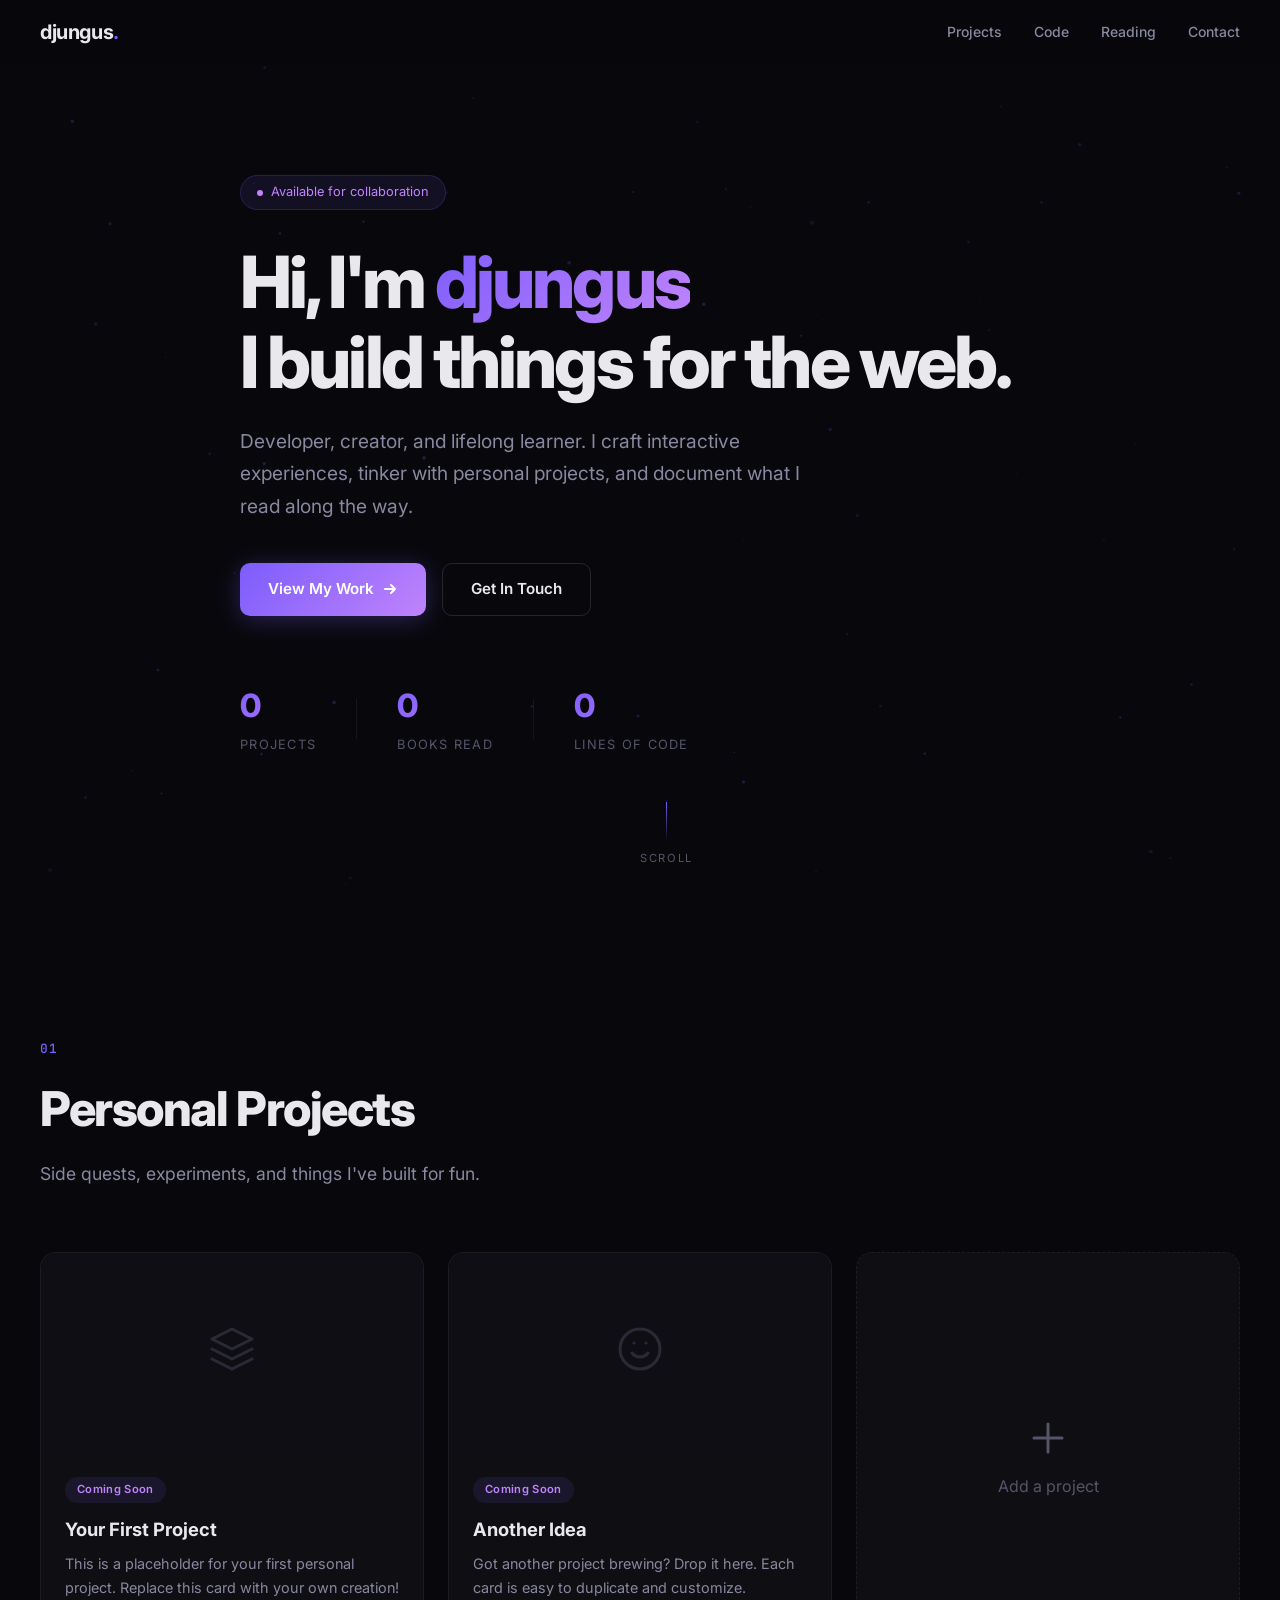
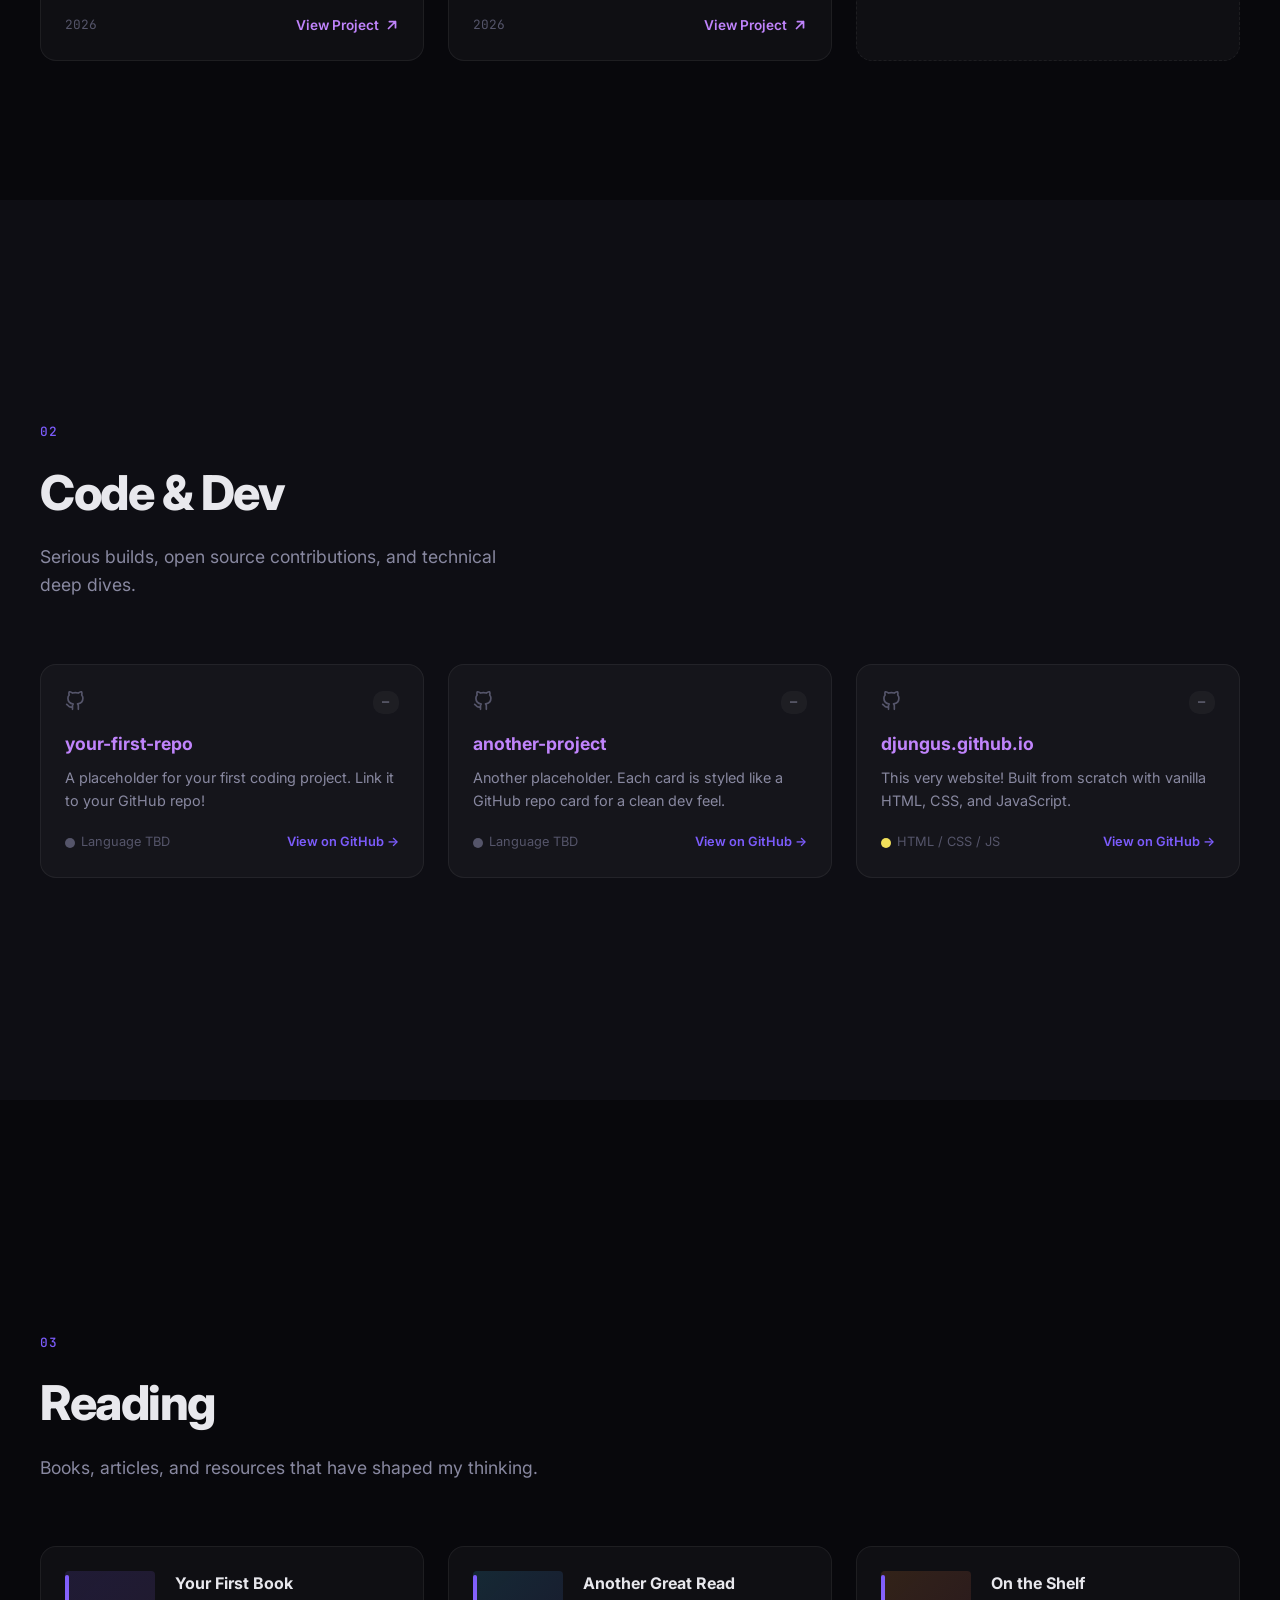
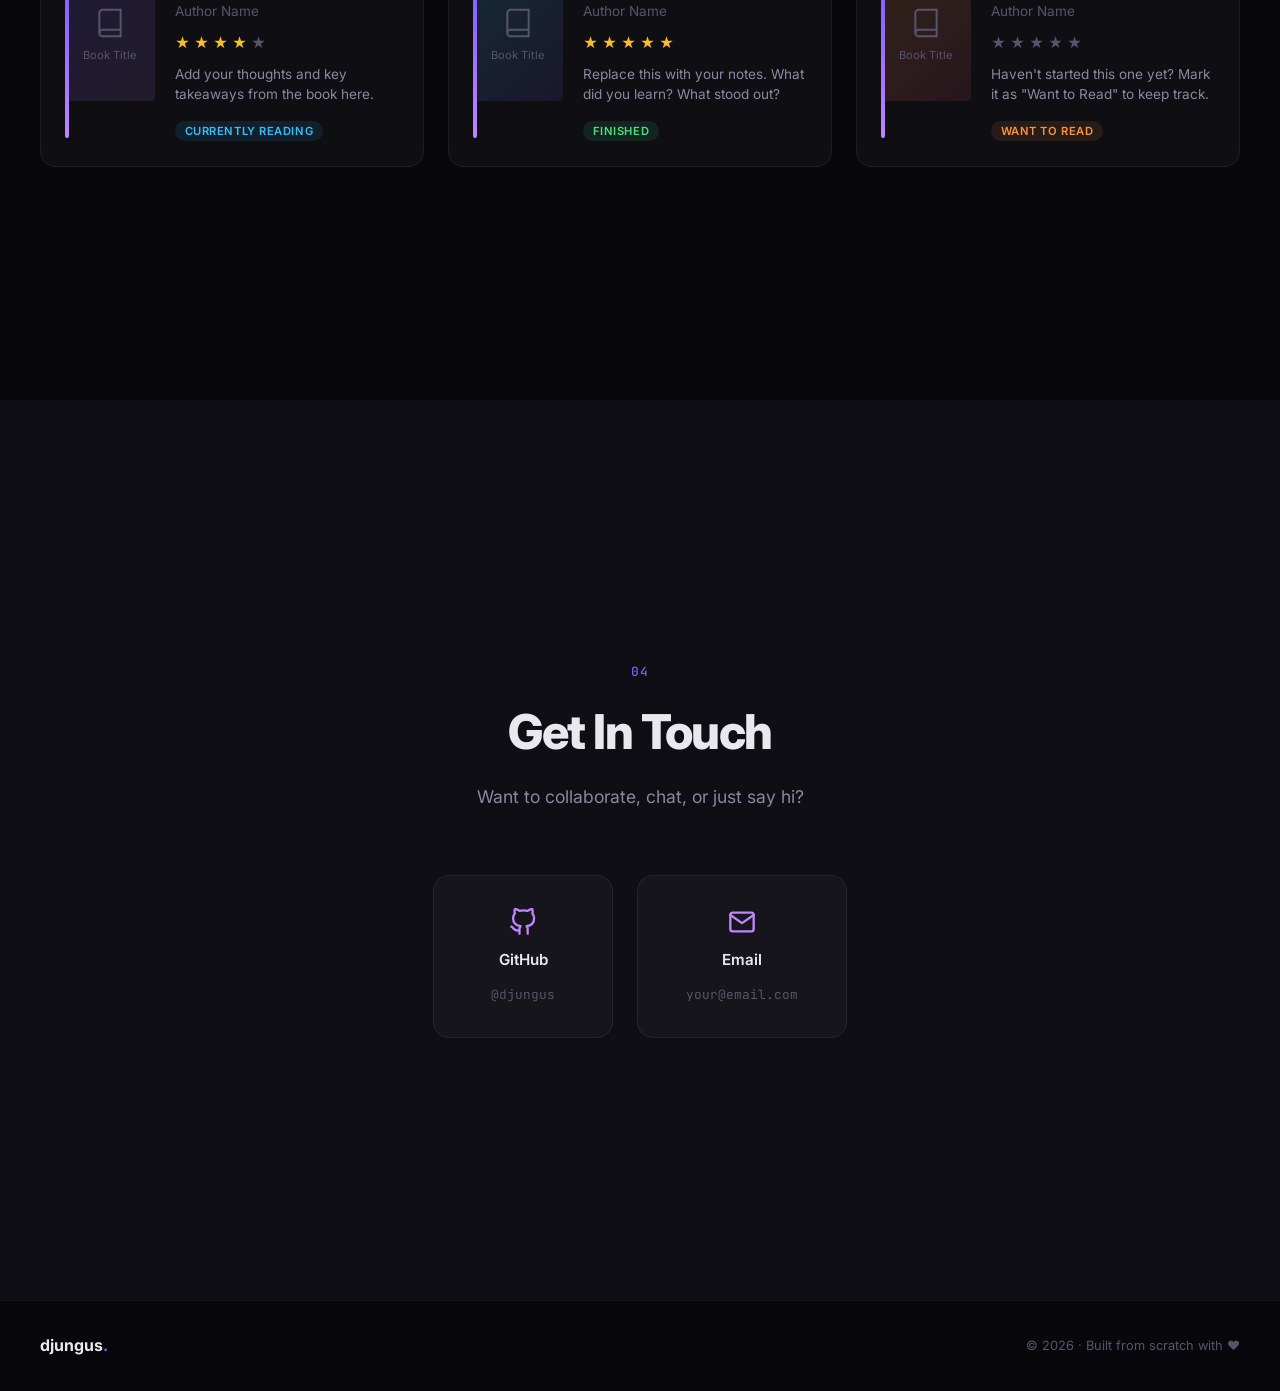
==== index.html @ 1ea60b83 "Initial site: landing page, projects, code, reading sections" ====
<!DOCTYPE html>
<html lang="en">
<head>
  <meta charset="UTF-8">
  <meta name="viewport" content="width=device-width, initial-scale=1.0">
  <title>djungus — Developer & Creator</title>
  <meta name="description" content="Personal portfolio of djungus — coding projects, personal creations, and reading notes.">
  <link rel="preconnect" href="https://fonts.googleapis.com">
  <link rel="preconnect" href="https://fonts.gstatic.com" crossorigin>
  <link href="https://fonts.googleapis.com/css2?family=Inter:wght@300;400;500;600;700;800&family=JetBrains+Mono:wght@400;500&display=swap" rel="stylesheet">
  <link rel="stylesheet" href="style.css">
</head>
<body>
  <!-- Ambient background canvas -->
  <canvas id="bg-canvas"></canvas>

  <!-- Navigation -->
  <nav id="navbar">
    <div class="nav-inner">
      <a href="#hero" class="nav-logo">djungus<span class="logo-dot">.</span></a>
      <div class="nav-links">
        <a href="#projects" class="nav-link" data-section="projects">Projects</a>
        <a href="#coding" class="nav-link" data-section="coding">Code</a>
        <a href="#reading" class="nav-link" data-section="reading">Reading</a>
        <a href="#contact" class="nav-link" data-section="contact">Contact</a>
      </div>
      <button id="nav-toggle" class="nav-toggle" aria-label="Toggle navigation">
        <span></span><span></span><span></span>
      </button>
    </div>
    <!-- Mobile menu -->
    <div class="mobile-menu" id="mobile-menu">
      <a href="#projects" class="mobile-link">Projects</a>
      <a href="#coding" class="mobile-link">Code</a>
      <a href="#reading" class="mobile-link">Reading</a>
      <a href="#contact" class="mobile-link">Contact</a>
    </div>
  </nav>

  <!-- Hero Section -->
  <section id="hero" class="section hero-section">
    <div class="hero-content">
      <div class="hero-badge">
        <span class="badge-dot"></span>
        <span>Available for collaboration</span>
      </div>
      <h1 class="hero-title">
        <span class="title-line">Hi, I'm <span class="gradient-text">djungus</span></span>
        <span class="title-line">I build things for the web.</span>
      </h1>
      <p class="hero-subtitle">
        Developer, creator, and lifelong learner. I craft interactive experiences, 
        tinker with personal projects, and document what I read along the way.
      </p>
      <div class="hero-cta">
        <a href="#projects" class="btn btn-primary">
          <span>View My Work</span>
          <svg width="16" height="16" viewBox="0 0 16 16" fill="none"><path d="M3 8h10M9 4l4 4-4 4" stroke="currentColor" stroke-width="2" stroke-linecap="round" stroke-linejoin="round"/></svg>
        </a>
        <a href="#contact" class="btn btn-ghost">Get In Touch</a>
      </div>
      <div class="hero-stats">
        <div class="stat">
          <span class="stat-number" data-target="0">0</span>
          <span class="stat-label">Projects</span>
        </div>
        <div class="stat-divider"></div>
        <div class="stat">
          <span class="stat-number" data-target="0">0</span>
          <span class="stat-label">Books Read</span>
        </div>
        <div class="stat-divider"></div>
        <div class="stat">
          <span class="stat-number" data-target="0">0</span>
          <span class="stat-label">Lines of Code</span>
        </div>
      </div>
    </div>
    <div class="scroll-indicator">
      <div class="scroll-line"></div>
      <span>Scroll</span>
    </div>
  </section>

  <!-- Personal Projects Section -->
  <section id="projects" class="section">
    <div class="section-inner">
      <div class="section-header">
        <span class="section-tag">01</span>
        <h2 class="section-title">Personal Projects</h2>
        <p class="section-subtitle">Side quests, experiments, and things I've built for fun.</p>
      </div>
      <div class="projects-grid">
        <!-- Project Card 1 (placeholder) -->
        <article class="project-card" data-tilt>
          <div class="card-image">
            <div class="card-image-placeholder">
              <svg width="48" height="48" viewBox="0 0 24 24" fill="none" stroke="currentColor" stroke-width="1.5" stroke-linecap="round" stroke-linejoin="round"><path d="M12 2L2 7l10 5 10-5-10-5z"/><path d="M2 17l10 5 10-5"/><path d="M2 12l10 5 10-5"/></svg>
            </div>
          </div>
          <div class="card-content">
            <div class="card-tags">
              <span class="tag">Coming Soon</span>
            </div>
            <h3 class="card-title">Your First Project</h3>
            <p class="card-description">This is a placeholder for your first personal project. Replace this card with your own creation!</p>
            <div class="card-footer">
              <span class="card-date">2026</span>
              <a href="#" class="card-link">
                View Project
                <svg width="14" height="14" viewBox="0 0 16 16" fill="none"><path d="M4 12L12 4M12 4H5M12 4v7" stroke="currentColor" stroke-width="2" stroke-linecap="round" stroke-linejoin="round"/></svg>
              </a>
            </div>
          </div>
        </article>

        <!-- Project Card 2 (placeholder) -->
        <article class="project-card" data-tilt>
          <div class="card-image">
            <div class="card-image-placeholder">
              <svg width="48" height="48" viewBox="0 0 24 24" fill="none" stroke="currentColor" stroke-width="1.5" stroke-linecap="round" stroke-linejoin="round"><circle cx="12" cy="12" r="10"/><path d="M8 14s1.5 2 4 2 4-2 4-2"/><line x1="9" y1="9" x2="9.01" y2="9"/><line x1="15" y1="9" x2="15.01" y2="9"/></svg>
            </div>
          </div>
          <div class="card-content">
            <div class="card-tags">
              <span class="tag">Coming Soon</span>
            </div>
            <h3 class="card-title">Another Idea</h3>
            <p class="card-description">Got another project brewing? Drop it here. Each card is easy to duplicate and customize.</p>
            <div class="card-footer">
              <span class="card-date">2026</span>
              <a href="#" class="card-link">
                View Project
                <svg width="14" height="14" viewBox="0 0 16 16" fill="none"><path d="M4 12L12 4M12 4H5M12 4v7" stroke="currentColor" stroke-width="2" stroke-linecap="round" stroke-linejoin="round"/></svg>
              </a>
            </div>
          </div>
        </article>

        <!-- Add More Card -->
        <article class="project-card add-card">
          <div class="add-card-inner">
            <svg width="48" height="48" viewBox="0 0 24 24" fill="none" stroke="currentColor" stroke-width="1.5" stroke-linecap="round" stroke-linejoin="round"><line x1="12" y1="5" x2="12" y2="19"/><line x1="5" y1="12" x2="19" y2="12"/></svg>
            <span>Add a project</span>
          </div>
        </article>
      </div>
    </div>
  </section>

  <!-- Coding / Serious Projects Section -->
  <section id="coding" class="section section-alt">
    <div class="section-inner">
      <div class="section-header">
        <span class="section-tag">02</span>
        <h2 class="section-title">Code & Dev</h2>
        <p class="section-subtitle">Serious builds, open source contributions, and technical deep dives.</p>
      </div>
      <div class="code-projects">
        <!-- Code Project 1 (placeholder) -->
        <article class="code-card">
          <div class="code-card-header">
            <svg width="20" height="20" viewBox="0 0 24 24" fill="none" stroke="currentColor" stroke-width="2" stroke-linecap="round" stroke-linejoin="round"><path d="M9 19c-5 1.5-5-2.5-7-3m14 6v-3.87a3.37 3.37 0 0 0-.94-2.61c3.14-.35 6.44-1.54 6.44-7A5.44 5.44 0 0 0 20 4.77 5.07 5.07 0 0 0 19.91 1S18.73.65 16 2.48a13.38 13.38 0 0 0-7 0C6.27.65 5.09 1 5.09 1A5.07 5.07 0 0 0 5 4.77a5.44 5.44 0 0 0-1.5 3.78c0 5.42 3.3 6.61 6.44 7A3.37 3.37 0 0 0 9 18.13V22"/></svg>
            <div class="code-card-actions">
              <span class="lang-badge">—</span>
            </div>
          </div>
          <h3 class="code-card-title">your-first-repo</h3>
          <p class="code-card-desc">A placeholder for your first coding project. Link it to your GitHub repo!</p>
          <div class="code-card-footer">
            <div class="code-card-stats">
              <span class="code-stat">
                <span class="lang-dot"></span> Language TBD
              </span>
            </div>
            <a href="https://github.com/djungus" class="code-card-link" target="_blank" rel="noopener">View on GitHub →</a>
          </div>
        </article>

        <!-- Code Project 2 (placeholder) -->
        <article class="code-card">
          <div class="code-card-header">
            <svg width="20" height="20" viewBox="0 0 24 24" fill="none" stroke="currentColor" stroke-width="2" stroke-linecap="round" stroke-linejoin="round"><path d="M9 19c-5 1.5-5-2.5-7-3m14 6v-3.87a3.37 3.37 0 0 0-.94-2.61c3.14-.35 6.44-1.54 6.44-7A5.44 5.44 0 0 0 20 4.77 5.07 5.07 0 0 0 19.91 1S18.73.65 16 2.48a13.38 13.38 0 0 0-7 0C6.27.65 5.09 1 5.09 1A5.07 5.07 0 0 0 5 4.77a5.44 5.44 0 0 0-1.5 3.78c0 5.42 3.3 6.61 6.44 7A3.37 3.37 0 0 0 9 18.13V22"/></svg>
            <div class="code-card-actions">
              <span class="lang-badge">—</span>
            </div>
          </div>
          <h3 class="code-card-title">another-project</h3>
          <p class="code-card-desc">Another placeholder. Each card is styled like a GitHub repo card for a clean dev feel.</p>
          <div class="code-card-footer">
            <div class="code-card-stats">
              <span class="code-stat">
                <span class="lang-dot"></span> Language TBD
              </span>
            </div>
            <a href="https://github.com/djungus" class="code-card-link" target="_blank" rel="noopener">View on GitHub →</a>
          </div>
        </article>

        <!-- Code Project 3 (placeholder) -->
        <article class="code-card">
          <div class="code-card-header">
            <svg width="20" height="20" viewBox="0 0 24 24" fill="none" stroke="currentColor" stroke-width="2" stroke-linecap="round" stroke-linejoin="round"><path d="M9 19c-5 1.5-5-2.5-7-3m14 6v-3.87a3.37 3.37 0 0 0-.94-2.61c3.14-.35 6.44-1.54 6.44-7A5.44 5.44 0 0 0 20 4.77 5.07 5.07 0 0 0 19.91 1S18.73.65 16 2.48a13.38 13.38 0 0 0-7 0C6.27.65 5.09 1 5.09 1A5.07 5.07 0 0 0 5 4.77a5.44 5.44 0 0 0-1.5 3.78c0 5.42 3.3 6.61 6.44 7A3.37 3.37 0 0 0 9 18.13V22"/></svg>
            <div class="code-card-actions">
              <span class="lang-badge">—</span>
            </div>
          </div>
          <h3 class="code-card-title">djungus.github.io</h3>
          <p class="code-card-desc">This very website! Built from scratch with vanilla HTML, CSS, and JavaScript.</p>
          <div class="code-card-footer">
            <div class="code-card-stats">
              <span class="code-stat">
                <span class="lang-dot" style="background: #f1e05a;"></span> HTML / CSS / JS
              </span>
            </div>
            <a href="https://github.com/djungus/djungus.github.io" class="code-card-link" target="_blank" rel="noopener">View on GitHub →</a>
          </div>
        </article>
      </div>
    </div>
  </section>

  <!-- Reading Section -->
  <section id="reading" class="section">
    <div class="section-inner">
      <div class="section-header">
        <span class="section-tag">03</span>
        <h2 class="section-title">Reading</h2>
        <p class="section-subtitle">Books, articles, and resources that have shaped my thinking.</p>
      </div>
      <div class="reading-grid">
        <!-- Book Card 1 -->
        <article class="book-card">
          <div class="book-cover">
            <div class="book-spine"></div>
            <div class="book-cover-placeholder">
              <svg width="32" height="32" viewBox="0 0 24 24" fill="none" stroke="currentColor" stroke-width="1.5"><path d="M4 19.5A2.5 2.5 0 0 1 6.5 17H20"/><path d="M6.5 2H20v20H6.5A2.5 2.5 0 0 1 4 19.5v-15A2.5 2.5 0 0 1 6.5 2z"/></svg>
              <span>Book Title</span>
            </div>
          </div>
          <div class="book-info">
            <h3 class="book-title">Your First Book</h3>
            <span class="book-author">Author Name</span>
            <div class="book-rating">
              <span class="star filled">★</span>
              <span class="star filled">★</span>
              <span class="star filled">★</span>
              <span class="star filled">★</span>
              <span class="star">★</span>
            </div>
            <p class="book-thoughts">Add your thoughts and key takeaways from the book here.</p>
            <span class="book-status status-reading">Currently Reading</span>
          </div>
        </article>

        <!-- Book Card 2 -->
        <article class="book-card">
          <div class="book-cover">
            <div class="book-spine"></div>
            <div class="book-cover-placeholder alt">
              <svg width="32" height="32" viewBox="0 0 24 24" fill="none" stroke="currentColor" stroke-width="1.5"><path d="M4 19.5A2.5 2.5 0 0 1 6.5 17H20"/><path d="M6.5 2H20v20H6.5A2.5 2.5 0 0 1 4 19.5v-15A2.5 2.5 0 0 1 6.5 2z"/></svg>
              <span>Book Title</span>
            </div>
          </div>
          <div class="book-info">
            <h3 class="book-title">Another Great Read</h3>
            <span class="book-author">Author Name</span>
            <div class="book-rating">
              <span class="star filled">★</span>
              <span class="star filled">★</span>
              <span class="star filled">★</span>
              <span class="star filled">★</span>
              <span class="star filled">★</span>
            </div>
            <p class="book-thoughts">Replace this with your notes. What did you learn? What stood out?</p>
            <span class="book-status status-finished">Finished</span>
          </div>
        </article>

        <!-- Book Card 3 -->
        <article class="book-card">
          <div class="book-cover">
            <div class="book-spine"></div>
            <div class="book-cover-placeholder alt2">
              <svg width="32" height="32" viewBox="0 0 24 24" fill="none" stroke="currentColor" stroke-width="1.5"><path d="M4 19.5A2.5 2.5 0 0 1 6.5 17H20"/><path d="M6.5 2H20v20H6.5A2.5 2.5 0 0 1 4 19.5v-15A2.5 2.5 0 0 1 6.5 2z"/></svg>
              <span>Book Title</span>
            </div>
          </div>
          <div class="book-info">
            <h3 class="book-title">On the Shelf</h3>
            <span class="book-author">Author Name</span>
            <div class="book-rating">
              <span class="star">★</span>
              <span class="star">★</span>
              <span class="star">★</span>
              <span class="star">★</span>
              <span class="star">★</span>
            </div>
            <p class="book-thoughts">Haven't started this one yet? Mark it as "Want to Read" to keep track.</p>
            <span class="book-status status-want">Want to Read</span>
          </div>
        </article>
      </div>
    </div>
  </section>

  <!-- Contact / Footer Section -->
  <section id="contact" class="section section-alt">
    <div class="section-inner contact-section">
      <div class="section-header">
        <span class="section-tag">04</span>
        <h2 class="section-title">Get In Touch</h2>
        <p class="section-subtitle">Want to collaborate, chat, or just say hi?</p>
      </div>
      <div class="contact-links">
        <a href="https://github.com/djungus" class="contact-card" target="_blank" rel="noopener">
          <svg width="28" height="28" viewBox="0 0 24 24" fill="none" stroke="currentColor" stroke-width="2" stroke-linecap="round" stroke-linejoin="round"><path d="M9 19c-5 1.5-5-2.5-7-3m14 6v-3.87a3.37 3.37 0 0 0-.94-2.61c3.14-.35 6.44-1.54 6.44-7A5.44 5.44 0 0 0 20 4.77 5.07 5.07 0 0 0 19.91 1S18.73.65 16 2.48a13.38 13.38 0 0 0-7 0C6.27.65 5.09 1 5.09 1A5.07 5.07 0 0 0 5 4.77a5.44 5.44 0 0 0-1.5 3.78c0 5.42 3.3 6.61 6.44 7A3.37 3.37 0 0 0 9 18.13V22"/></svg>
          <span class="contact-label">GitHub</span>
          <span class="contact-handle">@djungus</span>
        </a>
        <a href="mailto:your@email.com" class="contact-card">
          <svg width="28" height="28" viewBox="0 0 24 24" fill="none" stroke="currentColor" stroke-width="2" stroke-linecap="round" stroke-linejoin="round"><path d="M4 4h16c1.1 0 2 .9 2 2v12c0 1.1-.9 2-2 2H4c-1.1 0-2-.9-2-2V6c0-1.1.9-2 2-2z"/><polyline points="22,6 12,13 2,6"/></svg>
          <span class="contact-label">Email</span>
          <span class="contact-handle">your@email.com</span>
        </a>
      </div>
    </div>
  </section>

  <!-- Footer -->
  <footer class="footer">
    <div class="footer-inner">
      <span class="footer-logo">djungus<span class="logo-dot">.</span></span>
      <span class="footer-copy">© 2026 · Built from scratch with ♥</span>
    </div>
  </footer>

  <script src="script.js"></script>
</body>
</html>
---- style.css ----
/* ========== RESET & BASE ========== */
*, *::before, *::after { margin: 0; padding: 0; box-sizing: border-box; }

:root {
  --bg-primary: #08080c;
  --bg-secondary: #0e0e14;
  --bg-card: rgba(255,255,255,0.03);
  --bg-card-hover: rgba(255,255,255,0.06);
  --border: rgba(255,255,255,0.06);
  --border-hover: rgba(255,255,255,0.12);
  --text-primary: #e8e8ed;
  --text-secondary: #8888a0;
  --text-muted: #55556a;
  --accent-1: #7c5cfc;
  --accent-2: #c084fc;
  --accent-3: #38bdf8;
  --gradient: linear-gradient(135deg, var(--accent-1), var(--accent-2));
  --radius: 16px;
  --radius-sm: 10px;
  --transition: 0.3s cubic-bezier(0.4, 0, 0.2, 1);
  --font: 'Inter', -apple-system, BlinkMacSystemFont, sans-serif;
  --mono: 'JetBrains Mono', monospace;
}

html { scroll-behavior: smooth; scrollbar-width: thin; scrollbar-color: var(--accent-1) transparent; }
body { font-family: var(--font); background: var(--bg-primary); color: var(--text-primary); line-height: 1.6; overflow-x: hidden; }

::selection { background: var(--accent-1); color: #fff; }
::-webkit-scrollbar { width: 6px; }
::-webkit-scrollbar-track { background: transparent; }
::-webkit-scrollbar-thumb { background: var(--accent-1); border-radius: 3px; }

a { color: inherit; text-decoration: none; }

/* ========== BACKGROUND CANVAS ========== */
#bg-canvas { position: fixed; top: 0; left: 0; width: 100%; height: 100%; z-index: 0; pointer-events: none; opacity: 0.4; }

/* ========== NAVIGATION ========== */
#navbar {
  position: fixed; top: 0; left: 0; right: 0; z-index: 100;
  padding: 0 2rem;
  background: rgba(8,8,12,0.6);
  backdrop-filter: blur(20px); -webkit-backdrop-filter: blur(20px);
  border-bottom: 1px solid transparent;
  transition: var(--transition);
}
#navbar.scrolled { border-bottom-color: var(--border); background: rgba(8,8,12,0.85); }

.nav-inner { max-width: 1200px; margin: 0 auto; display: flex; align-items: center; justify-content: space-between; height: 64px; }

.nav-logo { font-size: 1.25rem; font-weight: 700; letter-spacing: -0.02em; transition: var(--transition); }
.nav-logo:hover { opacity: 0.8; }
.logo-dot { color: var(--accent-1); }

.nav-links { display: flex; gap: 2rem; }
.nav-link {
  font-size: 0.875rem; font-weight: 500; color: var(--text-secondary);
  transition: var(--transition); position: relative; padding: 0.25rem 0;
}
.nav-link::after {
  content: ''; position: absolute; bottom: -2px; left: 0; width: 0; height: 2px;
  background: var(--gradient); border-radius: 1px; transition: width 0.3s ease;
}
.nav-link:hover, .nav-link.active { color: var(--text-primary); }
.nav-link:hover::after, .nav-link.active::after { width: 100%; }

.nav-toggle { display: none; background: none; border: none; cursor: pointer; padding: 0.5rem; flex-direction: column; gap: 5px; }
.nav-toggle span { display: block; width: 22px; height: 2px; background: var(--text-primary); border-radius: 2px; transition: var(--transition); }

.mobile-menu {
  display: none; flex-direction: column; gap: 0; padding: 0.5rem 0 1rem;
  border-top: 1px solid var(--border); max-height: 0; overflow: hidden; transition: max-height 0.3s ease;
}
.mobile-menu.open { max-height: 300px; }
.mobile-link { padding: 0.75rem 0; font-size: 0.95rem; color: var(--text-secondary); transition: var(--transition); }
.mobile-link:hover { color: var(--text-primary); }

@media (max-width: 768px) {
  .nav-links { display: none; }
  .nav-toggle { display: flex; }
  .mobile-menu { display: flex; }
}

/* ========== SECTIONS ========== */
.section { position: relative; z-index: 1; padding: 8rem 2rem; min-height: 100vh; display: flex; align-items: center; justify-content: center; }
.section-alt { background: var(--bg-secondary); }
.section-inner { max-width: 1200px; width: 100%; margin: 0 auto; }

.section-header { margin-bottom: 4rem; }
.section-tag { font-family: var(--mono); font-size: 0.8rem; font-weight: 500; color: var(--accent-1); letter-spacing: 0.1em; display: block; margin-bottom: 0.75rem; }
.section-title { font-size: clamp(2rem, 4vw, 3rem); font-weight: 800; letter-spacing: -0.03em; margin-bottom: 0.75rem; }
.section-subtitle { font-size: 1.1rem; color: var(--text-secondary); max-width: 500px; }

/* ========== HERO ========== */
.hero-section { flex-direction: column; padding-top: 10rem; }
.hero-content { max-width: 800px; width: 100%; }

.hero-badge {
  display: inline-flex; align-items: center; gap: 0.5rem;
  padding: 0.4rem 1rem; border-radius: 999px;
  background: rgba(124,92,252,0.1); border: 1px solid rgba(124,92,252,0.2);
  font-size: 0.8rem; color: var(--accent-2); margin-bottom: 2rem;
  animation: fadeInUp 0.6s ease both;
}
.badge-dot { width: 6px; height: 6px; border-radius: 50%; background: var(--accent-2); animation: pulse 2s ease infinite; }

.hero-title {
  font-size: clamp(2.5rem, 6vw, 4.5rem); font-weight: 800;
  line-height: 1.1; letter-spacing: -0.04em; margin-bottom: 1.5rem;
}
.title-line { display: block; animation: fadeInUp 0.6s ease both; }
.title-line:nth-child(1) { animation-delay: 0.1s; }
.title-line:nth-child(2) { animation-delay: 0.2s; }

.gradient-text { background: var(--gradient); -webkit-background-clip: text; -webkit-text-fill-color: transparent; background-clip: text; }

.hero-subtitle { font-size: 1.2rem; color: var(--text-secondary); max-width: 560px; line-height: 1.7; margin-bottom: 2.5rem; animation: fadeInUp 0.6s ease 0.3s both; }

.hero-cta { display: flex; gap: 1rem; margin-bottom: 4rem; animation: fadeInUp 0.6s ease 0.4s both; flex-wrap: wrap; }

/* Buttons */
.btn {
  display: inline-flex; align-items: center; gap: 0.5rem;
  padding: 0.85rem 1.75rem; border-radius: var(--radius-sm);
  font-size: 0.95rem; font-weight: 600; font-family: var(--font);
  transition: var(--transition); cursor: pointer; border: none;
}
.btn-primary {
  background: var(--gradient); color: #fff;
  box-shadow: 0 4px 24px rgba(124,92,252,0.3);
}
.btn-primary:hover { transform: translateY(-2px); box-shadow: 0 8px 32px rgba(124,92,252,0.4); }
.btn-ghost {
  background: transparent; color: var(--text-primary);
  border: 1px solid var(--border-hover);
}
.btn-ghost:hover { border-color: var(--accent-1); color: var(--accent-2); }

/* Stats */
.hero-stats {
  display: flex; align-items: center; gap: 2.5rem;
  animation: fadeInUp 0.6s ease 0.5s both;
}
.stat-number { font-size: 2rem; font-weight: 800; display: block; background: var(--gradient); -webkit-background-clip: text; -webkit-text-fill-color: transparent; background-clip: text; }
.stat-label { font-size: 0.8rem; color: var(--text-muted); text-transform: uppercase; letter-spacing: 0.1em; }
.stat-divider { width: 1px; height: 40px; background: var(--border); }

/* Scroll indicator */
.scroll-indicator {
  position: absolute; bottom: 2rem; left: 50%; transform: translateX(-50%);
  display: flex; flex-direction: column; align-items: center; gap: 0.5rem;
  color: var(--text-muted); font-size: 0.7rem; letter-spacing: 0.15em; text-transform: uppercase;
  animation: fadeInUp 0.6s ease 0.7s both;
}
.scroll-line { width: 1px; height: 40px; background: linear-gradient(to bottom, var(--accent-1), transparent); animation: scrollPulse 2s ease infinite; }

/* ========== PROJECT CARDS ========== */
.projects-grid { display: grid; grid-template-columns: repeat(auto-fill, minmax(340px, 1fr)); gap: 1.5rem; }

.project-card {
  background: var(--bg-card); border: 1px solid var(--border);
  border-radius: var(--radius); overflow: hidden;
  transition: var(--transition); cursor: pointer;
}
.project-card:hover { background: var(--bg-card-hover); border-color: var(--border-hover); transform: translateY(-4px); }

.card-image { height: 200px; background: var(--bg-secondary); display: flex; align-items: center; justify-content: center; }
.card-image-placeholder { color: var(--text-muted); opacity: 0.4; }

.card-content { padding: 1.5rem; }
.card-tags { display: flex; gap: 0.5rem; margin-bottom: 0.75rem; flex-wrap: wrap; }
.tag { font-size: 0.7rem; font-weight: 600; padding: 0.25rem 0.75rem; border-radius: 999px; background: rgba(124,92,252,0.1); color: var(--accent-2); letter-spacing: 0.03em; }

.card-title { font-size: 1.15rem; font-weight: 700; margin-bottom: 0.5rem; }
.card-description { font-size: 0.9rem; color: var(--text-secondary); line-height: 1.6; margin-bottom: 1rem; }
.card-footer { display: flex; align-items: center; justify-content: space-between; }
.card-date { font-size: 0.8rem; color: var(--text-muted); font-family: var(--mono); }
.card-link {
  display: inline-flex; align-items: center; gap: 0.35rem;
  font-size: 0.85rem; font-weight: 600; color: var(--accent-2);
  transition: var(--transition);
}
.card-link:hover { gap: 0.6rem; }

/* Add card */
.add-card { border-style: dashed; display: flex; align-items: center; justify-content: center; min-height: 300px; }
.add-card-inner { display: flex; flex-direction: column; align-items: center; gap: 0.75rem; color: var(--text-muted); transition: var(--transition); }
.add-card:hover .add-card-inner { color: var(--accent-2); }

/* ========== CODE CARDS ========== */
.code-projects { display: grid; grid-template-columns: repeat(auto-fill, minmax(340px, 1fr)); gap: 1.5rem; }

.code-card {
  background: var(--bg-card); border: 1px solid var(--border);
  border-radius: var(--radius); padding: 1.5rem;
  transition: var(--transition); display: flex; flex-direction: column;
}
.code-card:hover { border-color: var(--border-hover); transform: translateY(-4px); background: var(--bg-card-hover); }

.code-card-header { display: flex; align-items: center; justify-content: space-between; margin-bottom: 1rem; color: var(--text-muted); }
.lang-badge { font-size: 0.75rem; font-family: var(--mono); padding: 0.2rem 0.6rem; border-radius: var(--radius-sm); background: rgba(255,255,255,0.04); color: var(--text-secondary); }

.code-card-title { font-size: 1.1rem; font-weight: 700; color: var(--accent-2); margin-bottom: 0.5rem; }
.code-card-desc { font-size: 0.9rem; color: var(--text-secondary); line-height: 1.6; flex: 1; margin-bottom: 1.25rem; }

.code-card-footer { display: flex; align-items: center; justify-content: space-between; flex-wrap: wrap; gap: 0.5rem; }
.code-card-stats { display: flex; gap: 1rem; }
.code-stat { display: flex; align-items: center; gap: 0.4rem; font-size: 0.8rem; color: var(--text-muted); }
.lang-dot { width: 10px; height: 10px; border-radius: 50%; background: var(--text-muted); }
.code-card-link { font-size: 0.8rem; color: var(--accent-1); font-weight: 600; transition: var(--transition); }
.code-card-link:hover { color: var(--accent-2); }

/* ========== READING / BOOK CARDS ========== */
.reading-grid { display: grid; grid-template-columns: repeat(auto-fill, minmax(340px, 1fr)); gap: 1.5rem; }

.book-card {
  display: flex; gap: 1.25rem;
  background: var(--bg-card); border: 1px solid var(--border);
  border-radius: var(--radius); padding: 1.5rem;
  transition: var(--transition);
}
.book-card:hover { border-color: var(--border-hover); transform: translateY(-4px); background: var(--bg-card-hover); }

.book-cover { flex-shrink: 0; width: 90px; position: relative; }
.book-spine { position: absolute; left: 0; top: 4px; bottom: 4px; width: 4px; border-radius: 2px; background: var(--gradient); }
.book-cover-placeholder {
  width: 90px; height: 130px; border-radius: 4px;
  background: linear-gradient(135deg, rgba(124,92,252,0.15), rgba(192,132,252,0.1));
  display: flex; flex-direction: column; align-items: center; justify-content: center; gap: 0.5rem;
  color: var(--text-muted); font-size: 0.7rem; text-align: center; padding: 0.5rem;
}
.book-cover-placeholder.alt { background: linear-gradient(135deg, rgba(56,189,248,0.15), rgba(124,92,252,0.1)); }
.book-cover-placeholder.alt2 { background: linear-gradient(135deg, rgba(251,146,60,0.15), rgba(252,92,125,0.1)); }

.book-info { flex: 1; min-width: 0; }
.book-title { font-size: 1rem; font-weight: 700; margin-bottom: 0.25rem; }
.book-author { font-size: 0.85rem; color: var(--text-muted); display: block; margin-bottom: 0.5rem; }
.book-rating { margin-bottom: 0.5rem; }
.star { color: var(--text-muted); font-size: 0.9rem; }
.star.filled { color: #fbbf24; }
.book-thoughts { font-size: 0.85rem; color: var(--text-secondary); line-height: 1.5; margin-bottom: 0.75rem; }
.book-status { font-size: 0.7rem; font-weight: 600; padding: 0.2rem 0.6rem; border-radius: 999px; text-transform: uppercase; letter-spacing: 0.05em; }
.status-reading { background: rgba(56,189,248,0.1); color: var(--accent-3); }
.status-finished { background: rgba(74,222,128,0.1); color: #4ade80; }
.status-want { background: rgba(251,146,60,0.1); color: #fb923c; }

/* ========== CONTACT ========== */
.contact-section { text-align: center; display: flex; flex-direction: column; align-items: center; }
.contact-section .section-header { display: flex; flex-direction: column; align-items: center; }
.contact-section .section-subtitle { text-align: center; }

.contact-links { display: flex; gap: 1.5rem; justify-content: center; flex-wrap: wrap; }
.contact-card {
  display: flex; flex-direction: column; align-items: center; gap: 0.75rem;
  padding: 2rem 3rem; border-radius: var(--radius);
  background: var(--bg-card); border: 1px solid var(--border);
  transition: var(--transition); min-width: 180px;
}
.contact-card:hover { border-color: var(--accent-1); transform: translateY(-4px); background: var(--bg-card-hover); }
.contact-card svg { color: var(--accent-2); }
.contact-label { font-size: 0.95rem; font-weight: 600; }
.contact-handle { font-size: 0.8rem; color: var(--text-muted); font-family: var(--mono); }

/* ========== FOOTER ========== */
.footer { position: relative; z-index: 1; padding: 2rem; border-top: 1px solid var(--border); }
.footer-inner { max-width: 1200px; margin: 0 auto; display: flex; align-items: center; justify-content: space-between; }
.footer-logo { font-size: 1rem; font-weight: 700; }
.footer-copy { font-size: 0.8rem; color: var(--text-muted); }

/* ========== ANIMATIONS ========== */
@keyframes fadeInUp { from { opacity: 0; transform: translateY(20px); } to { opacity: 1; transform: translateY(0); } }
@keyframes pulse { 0%, 100% { opacity: 1; } 50% { opacity: 0.4; } }
@keyframes scrollPulse { 0%, 100% { opacity: 1; transform: scaleY(1); } 50% { opacity: 0.4; transform: scaleY(0.6); } }

/* Scroll reveal */
.reveal { opacity: 0; transform: translateY(30px); transition: opacity 0.6s ease, transform 0.6s ease; }
.reveal.visible { opacity: 1; transform: translateY(0); }

/* ========== RESPONSIVE ========== */
@media (max-width: 768px) {
  .section { padding: 5rem 1.25rem; }
  .hero-section { padding-top: 7rem; }
  .hero-stats { flex-direction: column; align-items: flex-start; gap: 1.5rem; }
  .stat-divider { width: 40px; height: 1px; }
  .projects-grid, .code-projects, .reading-grid { grid-template-columns: 1fr; }
  .book-card { flex-direction: column; }
  .contact-links { flex-direction: column; align-items: stretch; }
  .contact-card { padding: 1.5rem; }
  .footer-inner { flex-direction: column; gap: 0.5rem; text-align: center; }
  .scroll-indicator { display: none; }
}

@media (max-width: 480px) {
  #navbar { padding: 0 1rem; }
  .hero-title { font-size: 2rem; }
  .hero-subtitle { font-size: 1rem; }
  .section-title { font-size: 1.75rem; }
}
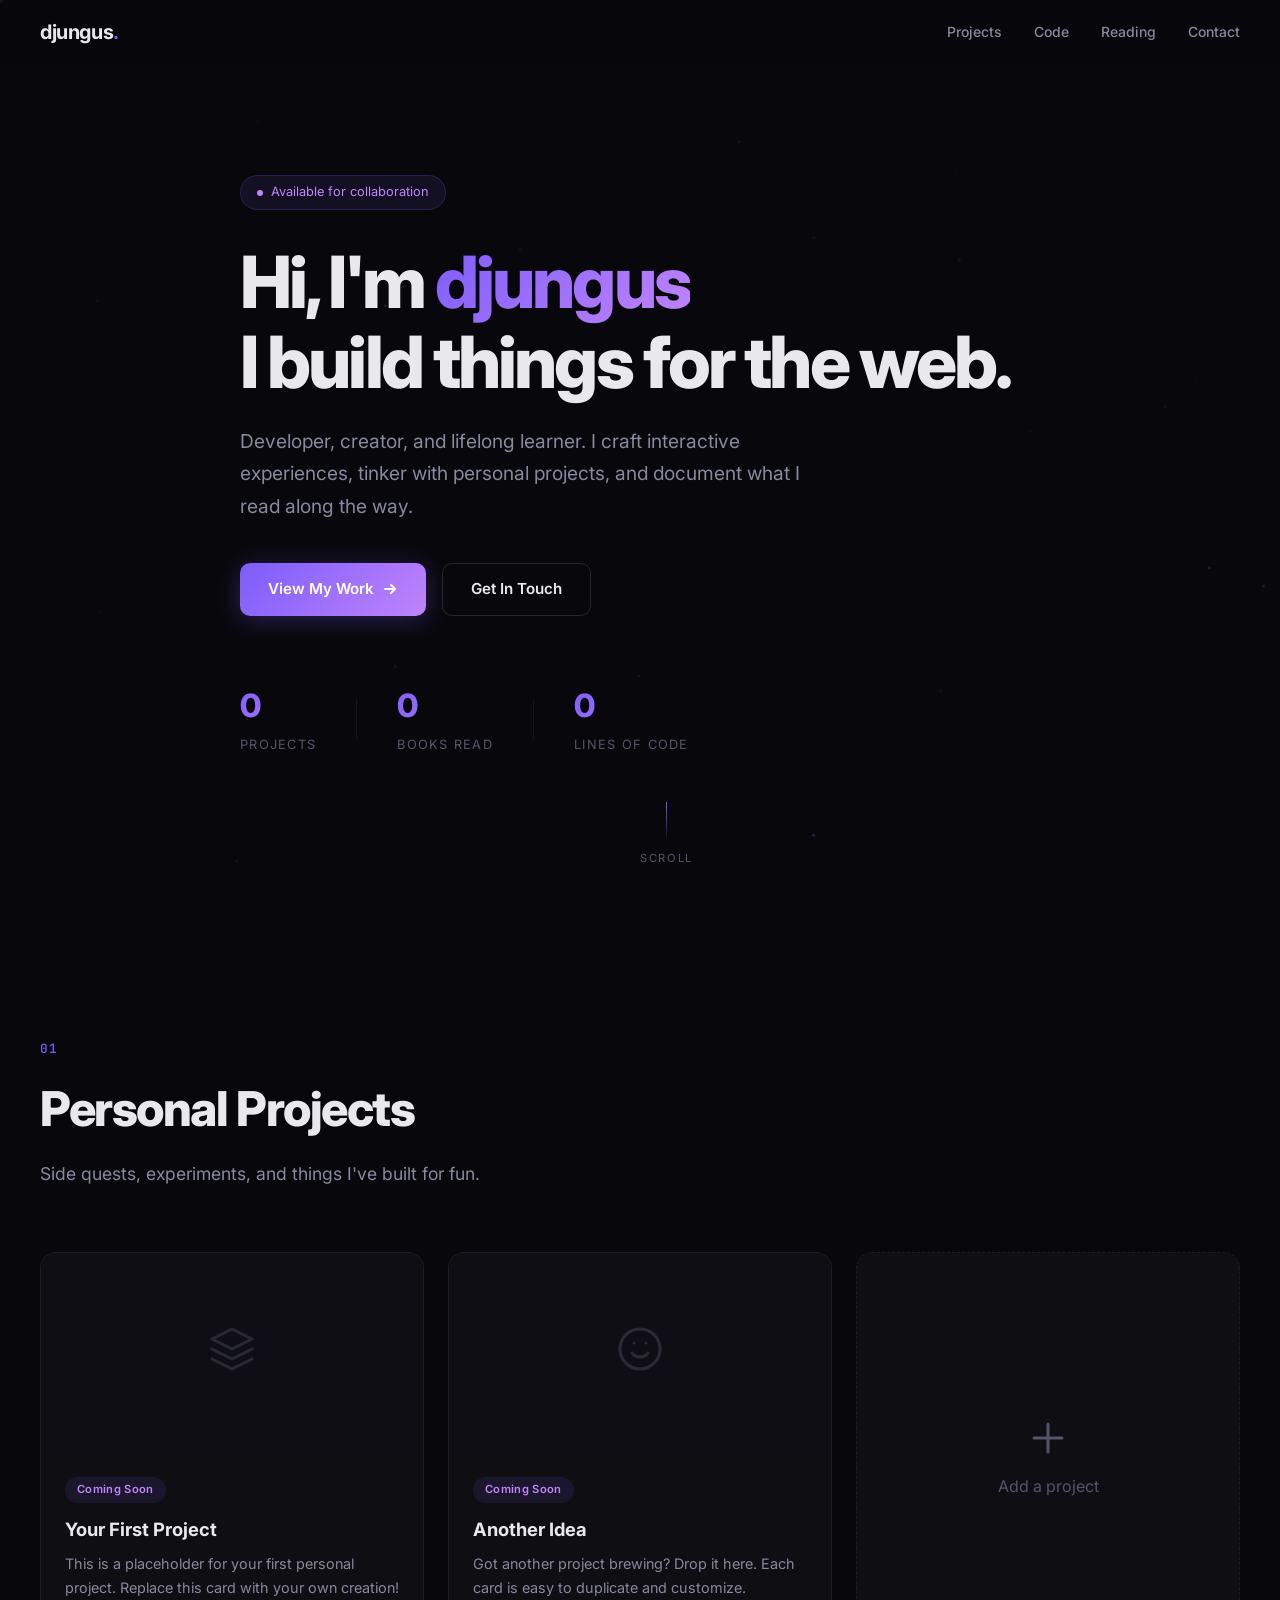
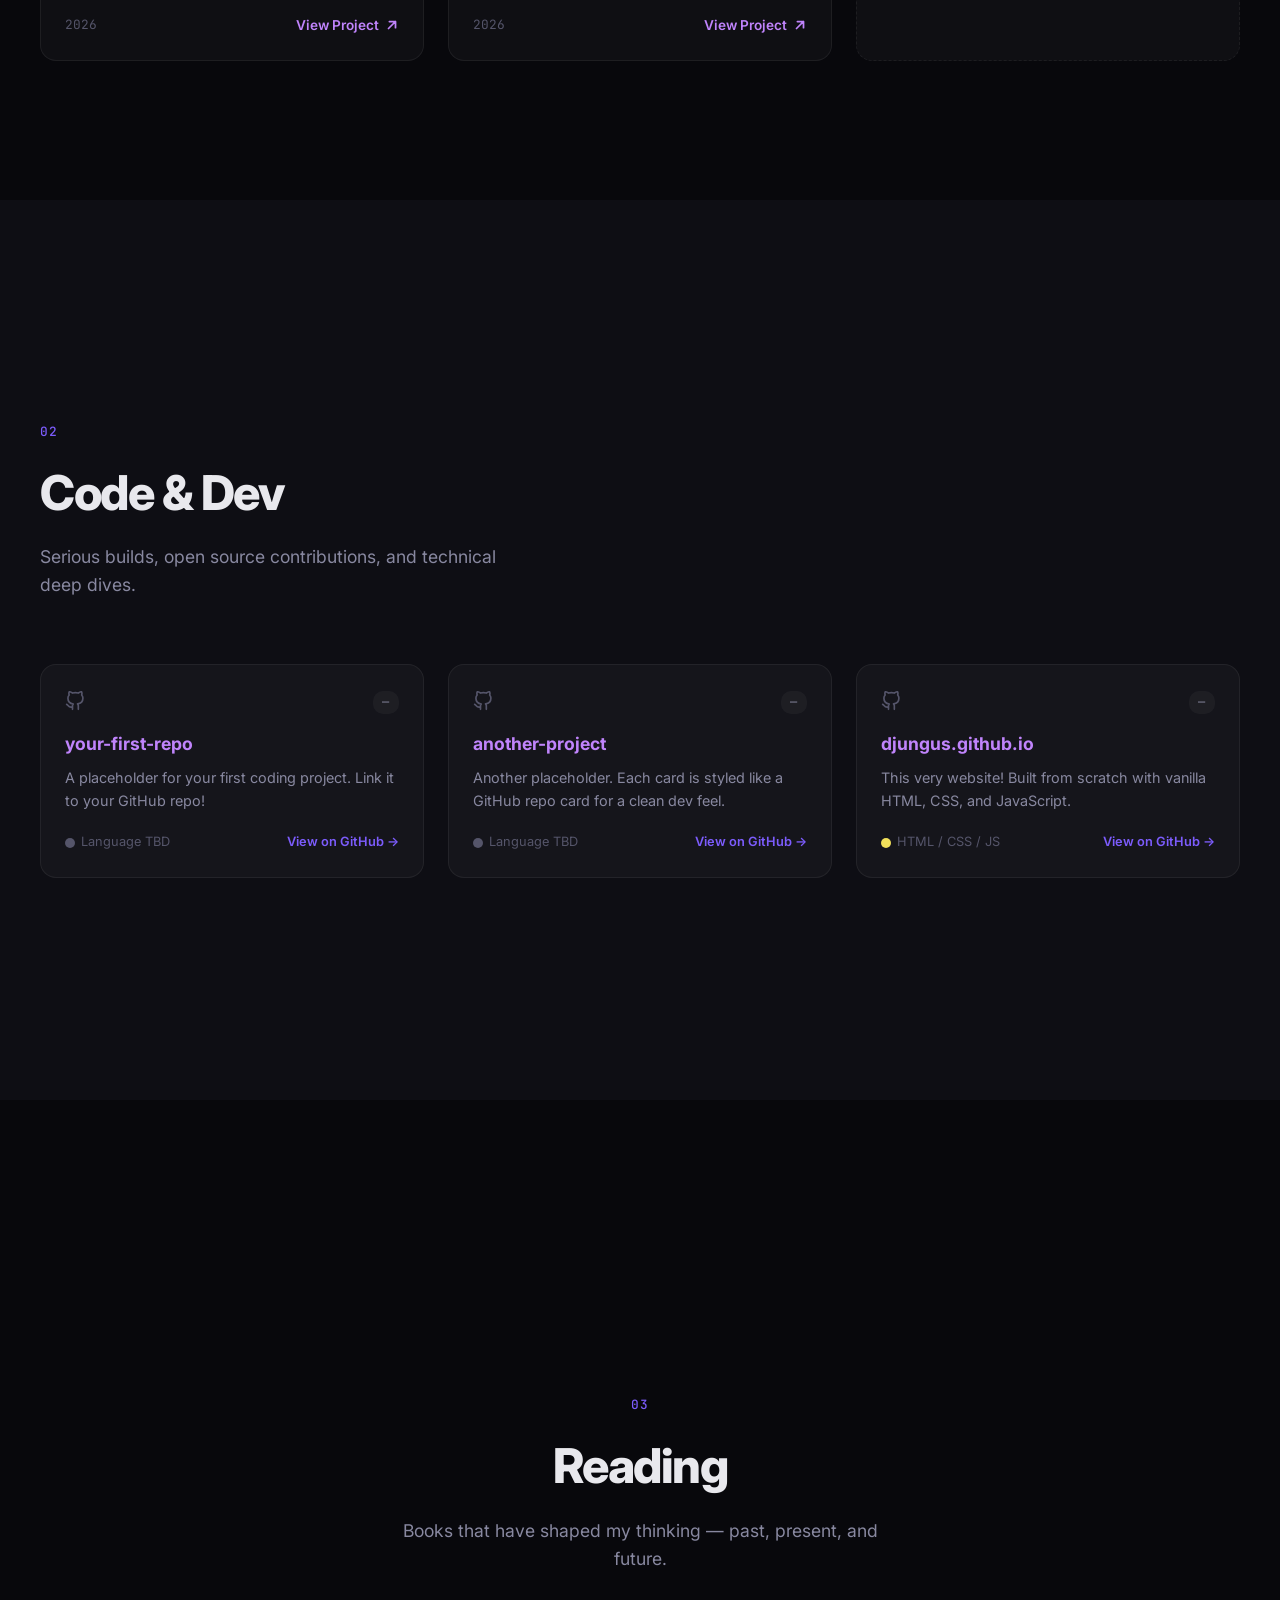
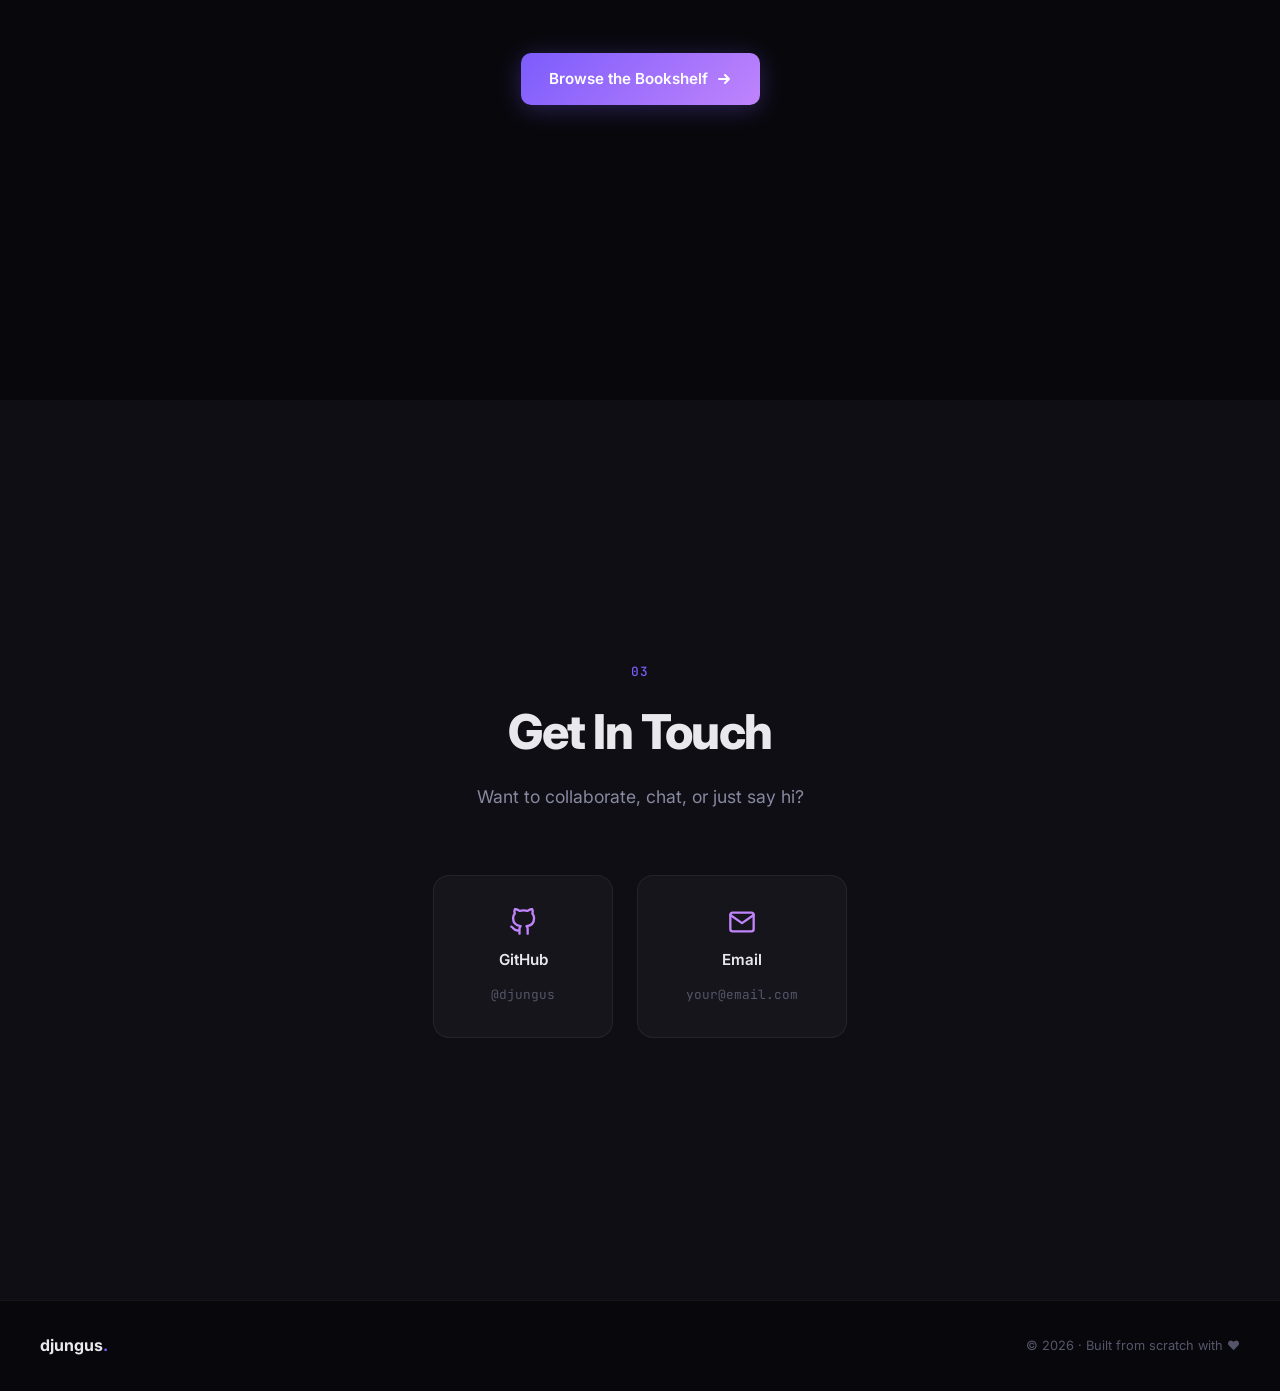
==== commit 59ed7428: "Add bookshelf reading page with visual shelves and to-read pile" ====
--- a/index.html
+++ b/index.html
@@ -21,7 +21,7 @@
       <div class="nav-links">
         <a href="#projects" class="nav-link" data-section="projects">Projects</a>
         <a href="#coding" class="nav-link" data-section="coding">Code</a>
-        <a href="#reading" class="nav-link" data-section="reading">Reading</a>
+        <a href="reading.html" class="nav-link">Reading</a>
         <a href="#contact" class="nav-link" data-section="contact">Contact</a>
       </div>
       <button id="nav-toggle" class="nav-toggle" aria-label="Toggle navigation">
@@ -32,7 +32,7 @@
     <div class="mobile-menu" id="mobile-menu">
       <a href="#projects" class="mobile-link">Projects</a>
       <a href="#coding" class="mobile-link">Code</a>
-      <a href="#reading" class="mobile-link">Reading</a>
+      <a href="reading.html" class="mobile-link">Reading</a>
       <a href="#contact" class="mobile-link">Contact</a>
     </div>
   </nav>
@@ -220,87 +220,18 @@
     </div>
   </section>
 
-  <!-- Reading Section -->
+  <!-- Reading Teaser -->
   <section id="reading" class="section">
-    <div class="section-inner">
-      <div class="section-header">
+    <div class="section-inner" style="text-align:center; display:flex; flex-direction:column; align-items:center;">
+      <div class="section-header" style="display:flex; flex-direction:column; align-items:center;">
         <span class="section-tag">03</span>
         <h2 class="section-title">Reading</h2>
-        <p class="section-subtitle">Books, articles, and resources that have shaped my thinking.</p>
-      </div>
-      <div class="reading-grid">
-        <!-- Book Card 1 -->
-        <article class="book-card">
-          <div class="book-cover">
-            <div class="book-spine"></div>
-            <div class="book-cover-placeholder">
-              <svg width="32" height="32" viewBox="0 0 24 24" fill="none" stroke="currentColor" stroke-width="1.5"><path d="M4 19.5A2.5 2.5 0 0 1 6.5 17H20"/><path d="M6.5 2H20v20H6.5A2.5 2.5 0 0 1 4 19.5v-15A2.5 2.5 0 0 1 6.5 2z"/></svg>
-              <span>Book Title</span>
-            </div>
-          </div>
-          <div class="book-info">
-            <h3 class="book-title">Your First Book</h3>
-            <span class="book-author">Author Name</span>
-            <div class="book-rating">
-              <span class="star filled">★</span>
-              <span class="star filled">★</span>
-              <span class="star filled">★</span>
-              <span class="star filled">★</span>
-              <span class="star">★</span>
-            </div>
-            <p class="book-thoughts">Add your thoughts and key takeaways from the book here.</p>
-            <span class="book-status status-reading">Currently Reading</span>
-          </div>
-        </article>
-
-        <!-- Book Card 2 -->
-        <article class="book-card">
-          <div class="book-cover">
-            <div class="book-spine"></div>
-            <div class="book-cover-placeholder alt">
-              <svg width="32" height="32" viewBox="0 0 24 24" fill="none" stroke="currentColor" stroke-width="1.5"><path d="M4 19.5A2.5 2.5 0 0 1 6.5 17H20"/><path d="M6.5 2H20v20H6.5A2.5 2.5 0 0 1 4 19.5v-15A2.5 2.5 0 0 1 6.5 2z"/></svg>
-              <span>Book Title</span>
-            </div>
-          </div>
-          <div class="book-info">
-            <h3 class="book-title">Another Great Read</h3>
-            <span class="book-author">Author Name</span>
-            <div class="book-rating">
-              <span class="star filled">★</span>
-              <span class="star filled">★</span>
-              <span class="star filled">★</span>
-              <span class="star filled">★</span>
-              <span class="star filled">★</span>
-            </div>
-            <p class="book-thoughts">Replace this with your notes. What did you learn? What stood out?</p>
-            <span class="book-status status-finished">Finished</span>
-          </div>
-        </article>
-
-        <!-- Book Card 3 -->
-        <article class="book-card">
-          <div class="book-cover">
-            <div class="book-spine"></div>
-            <div class="book-cover-placeholder alt2">
-              <svg width="32" height="32" viewBox="0 0 24 24" fill="none" stroke="currentColor" stroke-width="1.5"><path d="M4 19.5A2.5 2.5 0 0 1 6.5 17H20"/><path d="M6.5 2H20v20H6.5A2.5 2.5 0 0 1 4 19.5v-15A2.5 2.5 0 0 1 6.5 2z"/></svg>
-              <span>Book Title</span>
-            </div>
-          </div>
-          <div class="book-info">
-            <h3 class="book-title">On the Shelf</h3>
-            <span class="book-author">Author Name</span>
-            <div class="book-rating">
-              <span class="star">★</span>
-              <span class="star">★</span>
-              <span class="star">★</span>
-              <span class="star">★</span>
-              <span class="star">★</span>
-            </div>
-            <p class="book-thoughts">Haven't started this one yet? Mark it as "Want to Read" to keep track.</p>
-            <span class="book-status status-want">Want to Read</span>
-          </div>
-        </article>
-      </div>
+        <p class="section-subtitle" style="text-align:center;">Books that have shaped my thinking — past, present, and future.</p>
+      </div>
+      <a href="reading.html" class="btn btn-primary" style="margin-top:1rem;">
+        <span>Browse the Bookshelf</span>
+        <svg width="16" height="16" viewBox="0 0 16 16" fill="none"><path d="M3 8h10M9 4l4 4-4 4" stroke="currentColor" stroke-width="2" stroke-linecap="round" stroke-linejoin="round"/></svg>
+      </a>
     </div>
   </section>
 
@@ -308,7 +239,7 @@
   <section id="contact" class="section section-alt">
     <div class="section-inner contact-section">
       <div class="section-header">
-        <span class="section-tag">04</span>
+        <span class="section-tag">03</span>
         <h2 class="section-title">Get In Touch</h2>
         <p class="section-subtitle">Want to collaborate, chat, or just say hi?</p>
       </div>
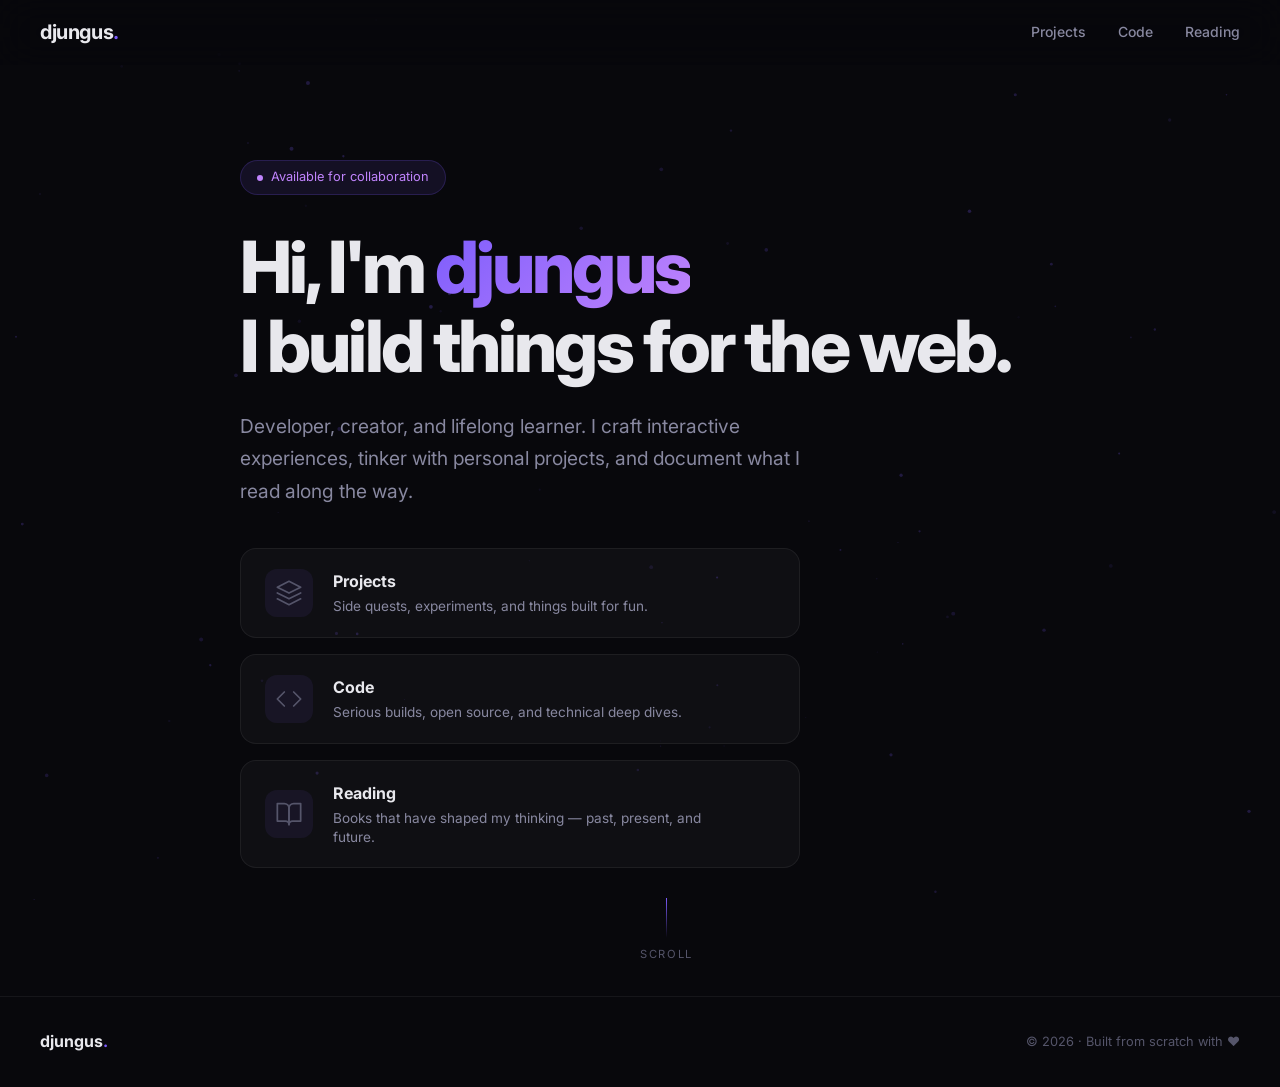
==== commit 618fcf69: "Restructure site: barebones landing page with nav cards, separate Projects/Code subpages, TrainOfTho" ====
--- a/index.html
+++ b/index.html
@@ -17,12 +17,11 @@
   <!-- Navigation -->
   <nav id="navbar">
     <div class="nav-inner">
-      <a href="#hero" class="nav-logo">djungus<span class="logo-dot">.</span></a>
+      <a href="index.html" class="nav-logo">djungus<span class="logo-dot">.</span></a>
       <div class="nav-links">
-        <a href="#projects" class="nav-link" data-section="projects">Projects</a>
-        <a href="#coding" class="nav-link" data-section="coding">Code</a>
+        <a href="projects.html" class="nav-link">Projects</a>
+        <a href="code.html" class="nav-link">Code</a>
         <a href="reading.html" class="nav-link">Reading</a>
-        <a href="#contact" class="nav-link" data-section="contact">Contact</a>
       </div>
       <button id="nav-toggle" class="nav-toggle" aria-label="Toggle navigation">
         <span></span><span></span><span></span>
@@ -30,10 +29,9 @@
     </div>
     <!-- Mobile menu -->
     <div class="mobile-menu" id="mobile-menu">
-      <a href="#projects" class="mobile-link">Projects</a>
-      <a href="#coding" class="mobile-link">Code</a>
+      <a href="projects.html" class="mobile-link">Projects</a>
+      <a href="code.html" class="mobile-link">Code</a>
       <a href="reading.html" class="mobile-link">Reading</a>
-      <a href="#contact" class="mobile-link">Contact</a>
     </div>
   </nav>
 
@@ -52,209 +50,47 @@
         Developer, creator, and lifelong learner. I craft interactive experiences, 
         tinker with personal projects, and document what I read along the way.
       </p>
-      <div class="hero-cta">
-        <a href="#projects" class="btn btn-primary">
-          <span>View My Work</span>
-          <svg width="16" height="16" viewBox="0 0 16 16" fill="none"><path d="M3 8h10M9 4l4 4-4 4" stroke="currentColor" stroke-width="2" stroke-linecap="round" stroke-linejoin="round"/></svg>
+
+      <!-- Navigation Cards -->
+      <div class="landing-cards">
+        <a href="projects.html" class="landing-card">
+          <div class="landing-card-icon">
+            <svg width="28" height="28" viewBox="0 0 24 24" fill="none" stroke="currentColor" stroke-width="1.5" stroke-linecap="round" stroke-linejoin="round"><path d="M12 2L2 7l10 5 10-5-10-5z"/><path d="M2 17l10 5 10-5"/><path d="M2 12l10 5 10-5"/></svg>
+          </div>
+          <div class="landing-card-text">
+            <h3>Projects</h3>
+            <p>Side quests, experiments, and things built for fun.</p>
+          </div>
+          <svg class="landing-card-arrow" width="16" height="16" viewBox="0 0 16 16" fill="none"><path d="M3 8h10M9 4l4 4-4 4" stroke="currentColor" stroke-width="2" stroke-linecap="round" stroke-linejoin="round"/></svg>
         </a>
-        <a href="#contact" class="btn btn-ghost">Get In Touch</a>
+
+        <a href="code.html" class="landing-card">
+          <div class="landing-card-icon">
+            <svg width="28" height="28" viewBox="0 0 24 24" fill="none" stroke="currentColor" stroke-width="1.5" stroke-linecap="round" stroke-linejoin="round"><polyline points="16 18 22 12 16 6"/><polyline points="8 6 2 12 8 18"/></svg>
+          </div>
+          <div class="landing-card-text">
+            <h3>Code</h3>
+            <p>Serious builds, open source, and technical deep dives.</p>
+          </div>
+          <svg class="landing-card-arrow" width="16" height="16" viewBox="0 0 16 16" fill="none"><path d="M3 8h10M9 4l4 4-4 4" stroke="currentColor" stroke-width="2" stroke-linecap="round" stroke-linejoin="round"/></svg>
+        </a>
+
+        <a href="reading.html" class="landing-card">
+          <div class="landing-card-icon">
+            <svg width="28" height="28" viewBox="0 0 24 24" fill="none" stroke="currentColor" stroke-width="1.5" stroke-linecap="round" stroke-linejoin="round"><path d="M2 3h6a4 4 0 0 1 4 4v14a3 3 0 0 0-3-3H2z"/><path d="M22 3h-6a4 4 0 0 0-4 4v14a3 3 0 0 1 3-3h7z"/></svg>
+          </div>
+          <div class="landing-card-text">
+            <h3>Reading</h3>
+            <p>Books that have shaped my thinking — past, present, and future.</p>
+          </div>
+          <svg class="landing-card-arrow" width="16" height="16" viewBox="0 0 16 16" fill="none"><path d="M3 8h10M9 4l4 4-4 4" stroke="currentColor" stroke-width="2" stroke-linecap="round" stroke-linejoin="round"/></svg>
+        </a>
       </div>
-      <div class="hero-stats">
-        <div class="stat">
-          <span class="stat-number" data-target="0">0</span>
-          <span class="stat-label">Projects</span>
-        </div>
-        <div class="stat-divider"></div>
-        <div class="stat">
-          <span class="stat-number" data-target="0">0</span>
-          <span class="stat-label">Books Read</span>
-        </div>
-        <div class="stat-divider"></div>
-        <div class="stat">
-          <span class="stat-number" data-target="0">0</span>
-          <span class="stat-label">Lines of Code</span>
-        </div>
-      </div>
+
     </div>
     <div class="scroll-indicator">
       <div class="scroll-line"></div>
       <span>Scroll</span>
-    </div>
-  </section>
-
-  <!-- Personal Projects Section -->
-  <section id="projects" class="section">
-    <div class="section-inner">
-      <div class="section-header">
-        <span class="section-tag">01</span>
-        <h2 class="section-title">Personal Projects</h2>
-        <p class="section-subtitle">Side quests, experiments, and things I've built for fun.</p>
-      </div>
-      <div class="projects-grid">
-        <!-- Project Card 1 (placeholder) -->
-        <article class="project-card" data-tilt>
-          <div class="card-image">
-            <div class="card-image-placeholder">
-              <svg width="48" height="48" viewBox="0 0 24 24" fill="none" stroke="currentColor" stroke-width="1.5" stroke-linecap="round" stroke-linejoin="round"><path d="M12 2L2 7l10 5 10-5-10-5z"/><path d="M2 17l10 5 10-5"/><path d="M2 12l10 5 10-5"/></svg>
-            </div>
-          </div>
-          <div class="card-content">
-            <div class="card-tags">
-              <span class="tag">Coming Soon</span>
-            </div>
-            <h3 class="card-title">Your First Project</h3>
-            <p class="card-description">This is a placeholder for your first personal project. Replace this card with your own creation!</p>
-            <div class="card-footer">
-              <span class="card-date">2026</span>
-              <a href="#" class="card-link">
-                View Project
-                <svg width="14" height="14" viewBox="0 0 16 16" fill="none"><path d="M4 12L12 4M12 4H5M12 4v7" stroke="currentColor" stroke-width="2" stroke-linecap="round" stroke-linejoin="round"/></svg>
-              </a>
-            </div>
-          </div>
-        </article>
-
-        <!-- Project Card 2 (placeholder) -->
-        <article class="project-card" data-tilt>
-          <div class="card-image">
-            <div class="card-image-placeholder">
-              <svg width="48" height="48" viewBox="0 0 24 24" fill="none" stroke="currentColor" stroke-width="1.5" stroke-linecap="round" stroke-linejoin="round"><circle cx="12" cy="12" r="10"/><path d="M8 14s1.5 2 4 2 4-2 4-2"/><line x1="9" y1="9" x2="9.01" y2="9"/><line x1="15" y1="9" x2="15.01" y2="9"/></svg>
-            </div>
-          </div>
-          <div class="card-content">
-            <div class="card-tags">
-              <span class="tag">Coming Soon</span>
-            </div>
-            <h3 class="card-title">Another Idea</h3>
-            <p class="card-description">Got another project brewing? Drop it here. Each card is easy to duplicate and customize.</p>
-            <div class="card-footer">
-              <span class="card-date">2026</span>
-              <a href="#" class="card-link">
-                View Project
-                <svg width="14" height="14" viewBox="0 0 16 16" fill="none"><path d="M4 12L12 4M12 4H5M12 4v7" stroke="currentColor" stroke-width="2" stroke-linecap="round" stroke-linejoin="round"/></svg>
-              </a>
-            </div>
-          </div>
-        </article>
-
-        <!-- Add More Card -->
-        <article class="project-card add-card">
-          <div class="add-card-inner">
-            <svg width="48" height="48" viewBox="0 0 24 24" fill="none" stroke="currentColor" stroke-width="1.5" stroke-linecap="round" stroke-linejoin="round"><line x1="12" y1="5" x2="12" y2="19"/><line x1="5" y1="12" x2="19" y2="12"/></svg>
-            <span>Add a project</span>
-          </div>
-        </article>
-      </div>
-    </div>
-  </section>
-
-  <!-- Coding / Serious Projects Section -->
-  <section id="coding" class="section section-alt">
-    <div class="section-inner">
-      <div class="section-header">
-        <span class="section-tag">02</span>
-        <h2 class="section-title">Code & Dev</h2>
-        <p class="section-subtitle">Serious builds, open source contributions, and technical deep dives.</p>
-      </div>
-      <div class="code-projects">
-        <!-- Code Project 1 (placeholder) -->
-        <article class="code-card">
-          <div class="code-card-header">
-            <svg width="20" height="20" viewBox="0 0 24 24" fill="none" stroke="currentColor" stroke-width="2" stroke-linecap="round" stroke-linejoin="round"><path d="M9 19c-5 1.5-5-2.5-7-3m14 6v-3.87a3.37 3.37 0 0 0-.94-2.61c3.14-.35 6.44-1.54 6.44-7A5.44 5.44 0 0 0 20 4.77 5.07 5.07 0 0 0 19.91 1S18.73.65 16 2.48a13.38 13.38 0 0 0-7 0C6.27.65 5.09 1 5.09 1A5.07 5.07 0 0 0 5 4.77a5.44 5.44 0 0 0-1.5 3.78c0 5.42 3.3 6.61 6.44 7A3.37 3.37 0 0 0 9 18.13V22"/></svg>
-            <div class="code-card-actions">
-              <span class="lang-badge">—</span>
-            </div>
-          </div>
-          <h3 class="code-card-title">your-first-repo</h3>
-          <p class="code-card-desc">A placeholder for your first coding project. Link it to your GitHub repo!</p>
-          <div class="code-card-footer">
-            <div class="code-card-stats">
-              <span class="code-stat">
-                <span class="lang-dot"></span> Language TBD
-              </span>
-            </div>
-            <a href="https://github.com/djungus" class="code-card-link" target="_blank" rel="noopener">View on GitHub →</a>
-          </div>
-        </article>
-
-        <!-- Code Project 2 (placeholder) -->
-        <article class="code-card">
-          <div class="code-card-header">
-            <svg width="20" height="20" viewBox="0 0 24 24" fill="none" stroke="currentColor" stroke-width="2" stroke-linecap="round" stroke-linejoin="round"><path d="M9 19c-5 1.5-5-2.5-7-3m14 6v-3.87a3.37 3.37 0 0 0-.94-2.61c3.14-.35 6.44-1.54 6.44-7A5.44 5.44 0 0 0 20 4.77 5.07 5.07 0 0 0 19.91 1S18.73.65 16 2.48a13.38 13.38 0 0 0-7 0C6.27.65 5.09 1 5.09 1A5.07 5.07 0 0 0 5 4.77a5.44 5.44 0 0 0-1.5 3.78c0 5.42 3.3 6.61 6.44 7A3.37 3.37 0 0 0 9 18.13V22"/></svg>
-            <div class="code-card-actions">
-              <span class="lang-badge">—</span>
-            </div>
-          </div>
-          <h3 class="code-card-title">another-project</h3>
-          <p class="code-card-desc">Another placeholder. Each card is styled like a GitHub repo card for a clean dev feel.</p>
-          <div class="code-card-footer">
-            <div class="code-card-stats">
-              <span class="code-stat">
-                <span class="lang-dot"></span> Language TBD
-              </span>
-            </div>
-            <a href="https://github.com/djungus" class="code-card-link" target="_blank" rel="noopener">View on GitHub →</a>
-          </div>
-        </article>
-
-        <!-- Code Project 3 (placeholder) -->
-        <article class="code-card">
-          <div class="code-card-header">
-            <svg width="20" height="20" viewBox="0 0 24 24" fill="none" stroke="currentColor" stroke-width="2" stroke-linecap="round" stroke-linejoin="round"><path d="M9 19c-5 1.5-5-2.5-7-3m14 6v-3.87a3.37 3.37 0 0 0-.94-2.61c3.14-.35 6.44-1.54 6.44-7A5.44 5.44 0 0 0 20 4.77 5.07 5.07 0 0 0 19.91 1S18.73.65 16 2.48a13.38 13.38 0 0 0-7 0C6.27.65 5.09 1 5.09 1A5.07 5.07 0 0 0 5 4.77a5.44 5.44 0 0 0-1.5 3.78c0 5.42 3.3 6.61 6.44 7A3.37 3.37 0 0 0 9 18.13V22"/></svg>
-            <div class="code-card-actions">
-              <span class="lang-badge">—</span>
-            </div>
-          </div>
-          <h3 class="code-card-title">djungus.github.io</h3>
-          <p class="code-card-desc">This very website! Built from scratch with vanilla HTML, CSS, and JavaScript.</p>
-          <div class="code-card-footer">
-            <div class="code-card-stats">
-              <span class="code-stat">
-                <span class="lang-dot" style="background: #f1e05a;"></span> HTML / CSS / JS
-              </span>
-            </div>
-            <a href="https://github.com/djungus/djungus.github.io" class="code-card-link" target="_blank" rel="noopener">View on GitHub →</a>
-          </div>
-        </article>
-      </div>
-    </div>
-  </section>
-
-  <!-- Reading Teaser -->
-  <section id="reading" class="section">
-    <div class="section-inner" style="text-align:center; display:flex; flex-direction:column; align-items:center;">
-      <div class="section-header" style="display:flex; flex-direction:column; align-items:center;">
-        <span class="section-tag">03</span>
-        <h2 class="section-title">Reading</h2>
-        <p class="section-subtitle" style="text-align:center;">Books that have shaped my thinking — past, present, and future.</p>
-      </div>
-      <a href="reading.html" class="btn btn-primary" style="margin-top:1rem;">
-        <span>Browse the Bookshelf</span>
-        <svg width="16" height="16" viewBox="0 0 16 16" fill="none"><path d="M3 8h10M9 4l4 4-4 4" stroke="currentColor" stroke-width="2" stroke-linecap="round" stroke-linejoin="round"/></svg>
-      </a>
-    </div>
-  </section>
-
-  <!-- Contact / Footer Section -->
-  <section id="contact" class="section section-alt">
-    <div class="section-inner contact-section">
-      <div class="section-header">
-        <span class="section-tag">03</span>
-        <h2 class="section-title">Get In Touch</h2>
-        <p class="section-subtitle">Want to collaborate, chat, or just say hi?</p>
-      </div>
-      <div class="contact-links">
-        <a href="https://github.com/djungus" class="contact-card" target="_blank" rel="noopener">
-          <svg width="28" height="28" viewBox="0 0 24 24" fill="none" stroke="currentColor" stroke-width="2" stroke-linecap="round" stroke-linejoin="round"><path d="M9 19c-5 1.5-5-2.5-7-3m14 6v-3.87a3.37 3.37 0 0 0-.94-2.61c3.14-.35 6.44-1.54 6.44-7A5.44 5.44 0 0 0 20 4.77 5.07 5.07 0 0 0 19.91 1S18.73.65 16 2.48a13.38 13.38 0 0 0-7 0C6.27.65 5.09 1 5.09 1A5.07 5.07 0 0 0 5 4.77a5.44 5.44 0 0 0-1.5 3.78c0 5.42 3.3 6.61 6.44 7A3.37 3.37 0 0 0 9 18.13V22"/></svg>
-          <span class="contact-label">GitHub</span>
-          <span class="contact-handle">@djungus</span>
-        </a>
-        <a href="mailto:your@email.com" class="contact-card">
-          <svg width="28" height="28" viewBox="0 0 24 24" fill="none" stroke="currentColor" stroke-width="2" stroke-linecap="round" stroke-linejoin="round"><path d="M4 4h16c1.1 0 2 .9 2 2v12c0 1.1-.9 2-2 2H4c-1.1 0-2-.9-2-2V6c0-1.1.9-2 2-2z"/><polyline points="22,6 12,13 2,6"/></svg>
-          <span class="contact-label">Email</span>
-          <span class="contact-handle">your@email.com</span>
-        </a>
-      </div>
     </div>
   </section>
 
--- a/style.css
+++ b/style.css
@@ -154,112 +154,58 @@
 }
 .scroll-line { width: 1px; height: 40px; background: linear-gradient(to bottom, var(--accent-1), transparent); animation: scrollPulse 2s ease infinite; }
 
-/* ========== PROJECT CARDS ========== */
-.projects-grid { display: grid; grid-template-columns: repeat(auto-fill, minmax(340px, 1fr)); gap: 1.5rem; }
-
-.project-card {
-  background: var(--bg-card); border: 1px solid var(--border);
-  border-radius: var(--radius); overflow: hidden;
-  transition: var(--transition); cursor: pointer;
-}
-.project-card:hover { background: var(--bg-card-hover); border-color: var(--border-hover); transform: translateY(-4px); }
-
-.card-image { height: 200px; background: var(--bg-secondary); display: flex; align-items: center; justify-content: center; }
-.card-image-placeholder { color: var(--text-muted); opacity: 0.4; }
-
-.card-content { padding: 1.5rem; }
-.card-tags { display: flex; gap: 0.5rem; margin-bottom: 0.75rem; flex-wrap: wrap; }
-.tag { font-size: 0.7rem; font-weight: 600; padding: 0.25rem 0.75rem; border-radius: 999px; background: rgba(124,92,252,0.1); color: var(--accent-2); letter-spacing: 0.03em; }
-
-.card-title { font-size: 1.15rem; font-weight: 700; margin-bottom: 0.5rem; }
-.card-description { font-size: 0.9rem; color: var(--text-secondary); line-height: 1.6; margin-bottom: 1rem; }
-.card-footer { display: flex; align-items: center; justify-content: space-between; }
-.card-date { font-size: 0.8rem; color: var(--text-muted); font-family: var(--mono); }
-.card-link {
-  display: inline-flex; align-items: center; gap: 0.35rem;
-  font-size: 0.85rem; font-weight: 600; color: var(--accent-2);
-  transition: var(--transition);
-}
-.card-link:hover { gap: 0.6rem; }
-
-/* Add card */
-.add-card { border-style: dashed; display: flex; align-items: center; justify-content: center; min-height: 300px; }
-.add-card-inner { display: flex; flex-direction: column; align-items: center; gap: 0.75rem; color: var(--text-muted); transition: var(--transition); }
-.add-card:hover .add-card-inner { color: var(--accent-2); }
-
-/* ========== CODE CARDS ========== */
-.code-projects { display: grid; grid-template-columns: repeat(auto-fill, minmax(340px, 1fr)); gap: 1.5rem; }
-
-.code-card {
-  background: var(--bg-card); border: 1px solid var(--border);
-  border-radius: var(--radius); padding: 1.5rem;
-  transition: var(--transition); display: flex; flex-direction: column;
-}
-.code-card:hover { border-color: var(--border-hover); transform: translateY(-4px); background: var(--bg-card-hover); }
-
-.code-card-header { display: flex; align-items: center; justify-content: space-between; margin-bottom: 1rem; color: var(--text-muted); }
-.lang-badge { font-size: 0.75rem; font-family: var(--mono); padding: 0.2rem 0.6rem; border-radius: var(--radius-sm); background: rgba(255,255,255,0.04); color: var(--text-secondary); }
-
-.code-card-title { font-size: 1.1rem; font-weight: 700; color: var(--accent-2); margin-bottom: 0.5rem; }
-.code-card-desc { font-size: 0.9rem; color: var(--text-secondary); line-height: 1.6; flex: 1; margin-bottom: 1.25rem; }
-
-.code-card-footer { display: flex; align-items: center; justify-content: space-between; flex-wrap: wrap; gap: 0.5rem; }
-.code-card-stats { display: flex; gap: 1rem; }
-.code-stat { display: flex; align-items: center; gap: 0.4rem; font-size: 0.8rem; color: var(--text-muted); }
-.lang-dot { width: 10px; height: 10px; border-radius: 50%; background: var(--text-muted); }
-.code-card-link { font-size: 0.8rem; color: var(--accent-1); font-weight: 600; transition: var(--transition); }
-.code-card-link:hover { color: var(--accent-2); }
-
-/* ========== READING / BOOK CARDS ========== */
-.reading-grid { display: grid; grid-template-columns: repeat(auto-fill, minmax(340px, 1fr)); gap: 1.5rem; }
-
-.book-card {
-  display: flex; gap: 1.25rem;
-  background: var(--bg-card); border: 1px solid var(--border);
-  border-radius: var(--radius); padding: 1.5rem;
-  transition: var(--transition);
-}
-.book-card:hover { border-color: var(--border-hover); transform: translateY(-4px); background: var(--bg-card-hover); }
-
-.book-cover { flex-shrink: 0; width: 90px; position: relative; }
-.book-spine { position: absolute; left: 0; top: 4px; bottom: 4px; width: 4px; border-radius: 2px; background: var(--gradient); }
-.book-cover-placeholder {
-  width: 90px; height: 130px; border-radius: 4px;
-  background: linear-gradient(135deg, rgba(124,92,252,0.15), rgba(192,132,252,0.1));
-  display: flex; flex-direction: column; align-items: center; justify-content: center; gap: 0.5rem;
-  color: var(--text-muted); font-size: 0.7rem; text-align: center; padding: 0.5rem;
-}
-.book-cover-placeholder.alt { background: linear-gradient(135deg, rgba(56,189,248,0.15), rgba(124,92,252,0.1)); }
-.book-cover-placeholder.alt2 { background: linear-gradient(135deg, rgba(251,146,60,0.15), rgba(252,92,125,0.1)); }
-
-.book-info { flex: 1; min-width: 0; }
-.book-title { font-size: 1rem; font-weight: 700; margin-bottom: 0.25rem; }
-.book-author { font-size: 0.85rem; color: var(--text-muted); display: block; margin-bottom: 0.5rem; }
-.book-rating { margin-bottom: 0.5rem; }
-.star { color: var(--text-muted); font-size: 0.9rem; }
-.star.filled { color: #fbbf24; }
-.book-thoughts { font-size: 0.85rem; color: var(--text-secondary); line-height: 1.5; margin-bottom: 0.75rem; }
-.book-status { font-size: 0.7rem; font-weight: 600; padding: 0.2rem 0.6rem; border-radius: 999px; text-transform: uppercase; letter-spacing: 0.05em; }
-.status-reading { background: rgba(56,189,248,0.1); color: var(--accent-3); }
-.status-finished { background: rgba(74,222,128,0.1); color: #4ade80; }
-.status-want { background: rgba(251,146,60,0.1); color: #fb923c; }
-
-/* ========== CONTACT ========== */
-.contact-section { text-align: center; display: flex; flex-direction: column; align-items: center; }
-.contact-section .section-header { display: flex; flex-direction: column; align-items: center; }
-.contact-section .section-subtitle { text-align: center; }
-
-.contact-links { display: flex; gap: 1.5rem; justify-content: center; flex-wrap: wrap; }
-.contact-card {
-  display: flex; flex-direction: column; align-items: center; gap: 0.75rem;
-  padding: 2rem 3rem; border-radius: var(--radius);
-  background: var(--bg-card); border: 1px solid var(--border);
-  transition: var(--transition); min-width: 180px;
-}
-.contact-card:hover { border-color: var(--accent-1); transform: translateY(-4px); background: var(--bg-card-hover); }
-.contact-card svg { color: var(--accent-2); }
-.contact-label { font-size: 0.95rem; font-weight: 600; }
-.contact-handle { font-size: 0.8rem; color: var(--text-muted); font-family: var(--mono); }
+/* ========== LANDING NAVIGATION CARDS ========== */
+.landing-cards {
+  display: flex; flex-direction: column; gap: 1rem;
+  max-width: 560px;
+  animation: fadeInUp 0.6s ease 0.5s both;
+}
+
+.landing-card {
+  display: flex; align-items: center; gap: 1.25rem;
+  padding: 1.25rem 1.5rem;
+  background: var(--bg-card);
+  border: 1px solid var(--border);
+  border-radius: var(--radius);
+  transition: var(--transition);
+  cursor: pointer;
+  text-decoration: none;
+  color: inherit;
+}
+.landing-card:hover {
+  background: var(--bg-card-hover);
+  border-color: var(--border-hover);
+  transform: translateX(6px);
+}
+.landing-card:hover .landing-card-icon { color: var(--accent-2); }
+.landing-card:hover .landing-card-arrow { opacity: 1; transform: translateX(4px); }
+
+.landing-card-icon {
+  flex-shrink: 0;
+  width: 48px; height: 48px;
+  display: flex; align-items: center; justify-content: center;
+  border-radius: 12px;
+  background: rgba(124, 92, 252, 0.08);
+  color: var(--text-muted);
+  transition: var(--transition);
+}
+
+.landing-card-text { flex: 1; min-width: 0; }
+.landing-card-text h3 {
+  font-size: 1rem; font-weight: 700;
+  margin-bottom: 0.2rem;
+}
+.landing-card-text p {
+  font-size: 0.85rem; color: var(--text-secondary);
+  line-height: 1.4;
+}
+
+.landing-card-arrow {
+  flex-shrink: 0;
+  color: var(--text-muted);
+  opacity: 0;
+  transition: var(--transition);
+}
 
 /* ========== FOOTER ========== */
 .footer { position: relative; z-index: 1; padding: 2rem; border-top: 1px solid var(--border); }
@@ -280,12 +226,7 @@
 @media (max-width: 768px) {
   .section { padding: 5rem 1.25rem; }
   .hero-section { padding-top: 7rem; }
-  .hero-stats { flex-direction: column; align-items: flex-start; gap: 1.5rem; }
-  .stat-divider { width: 40px; height: 1px; }
-  .projects-grid, .code-projects, .reading-grid { grid-template-columns: 1fr; }
-  .book-card { flex-direction: column; }
-  .contact-links { flex-direction: column; align-items: stretch; }
-  .contact-card { padding: 1.5rem; }
+  .landing-cards { max-width: 100%; }
   .footer-inner { flex-direction: column; gap: 0.5rem; text-align: center; }
   .scroll-indicator { display: none; }
 }
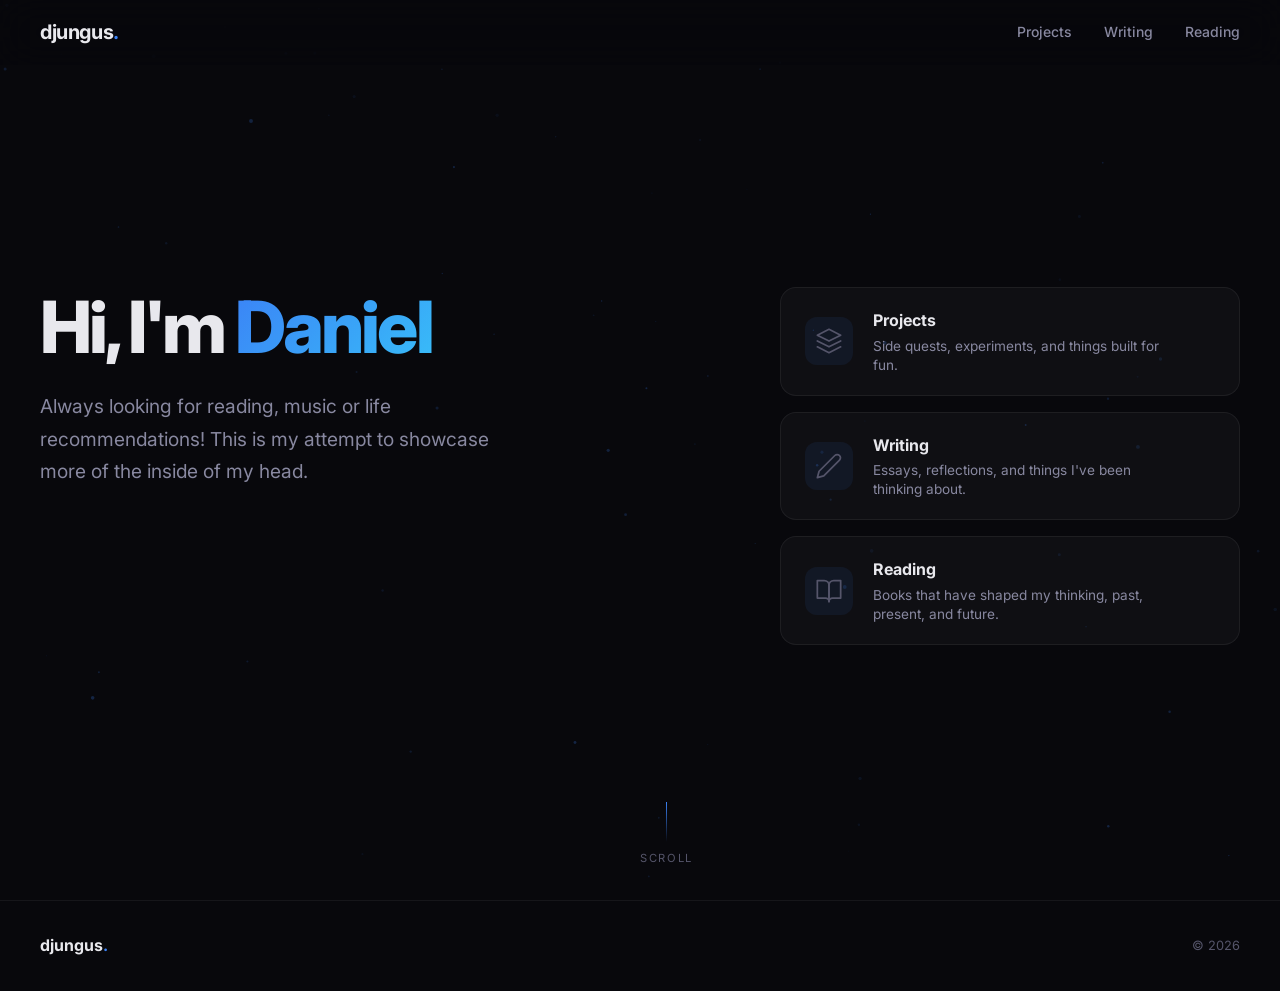
==== commit 1ca84195: "Major update: removing slop, personalizing, reading update, coming soon" ====
--- a/index.html
+++ b/index.html
@@ -3,8 +3,8 @@
 <head>
   <meta charset="UTF-8">
   <meta name="viewport" content="width=device-width, initial-scale=1.0">
-  <title>djungus — Developer & Creator</title>
-  <meta name="description" content="Personal portfolio of djungus — coding projects, personal creations, and reading notes.">
+  <title>Daniel | djungus</title>
+  <meta name="description" content="Personal portfolio of Daniel. Projects, writing, and reading notes.">
   <link rel="preconnect" href="https://fonts.googleapis.com">
   <link rel="preconnect" href="https://fonts.gstatic.com" crossorigin>
   <link href="https://fonts.googleapis.com/css2?family=Inter:wght@300;400;500;600;700;800&family=JetBrains+Mono:wght@400;500&display=swap" rel="stylesheet">
@@ -20,7 +20,7 @@
       <a href="index.html" class="nav-logo">djungus<span class="logo-dot">.</span></a>
       <div class="nav-links">
         <a href="projects.html" class="nav-link">Projects</a>
-        <a href="code.html" class="nav-link">Code</a>
+        <a href="writing.html" class="nav-link">Writing</a>
         <a href="reading.html" class="nav-link">Reading</a>
       </div>
       <button id="nav-toggle" class="nav-toggle" aria-label="Toggle navigation">
@@ -30,28 +30,24 @@
     <!-- Mobile menu -->
     <div class="mobile-menu" id="mobile-menu">
       <a href="projects.html" class="mobile-link">Projects</a>
-      <a href="code.html" class="mobile-link">Code</a>
+      <a href="writing.html" class="mobile-link">Writing</a>
       <a href="reading.html" class="mobile-link">Reading</a>
     </div>
   </nav>
 
   <!-- Hero Section -->
   <section id="hero" class="section hero-section">
-    <div class="hero-content">
-      <div class="hero-badge">
-        <span class="badge-dot"></span>
-        <span>Available for collaboration</span>
+    <div class="hero-layout">
+      <div class="hero-content">
+        <h1 class="hero-title">
+          <span class="title-line">Hi, I'm <span class="gradient-text">Daniel</span></span>
+        </h1>
+        <p class="hero-subtitle">
+          Always looking for reading, music or life recommendations! This is my attempt to showcase more of the inside of my head.
+        </p>
       </div>
-      <h1 class="hero-title">
-        <span class="title-line">Hi, I'm <span class="gradient-text">djungus</span></span>
-        <span class="title-line">I build things for the web.</span>
-      </h1>
-      <p class="hero-subtitle">
-        Developer, creator, and lifelong learner. I craft interactive experiences, 
-        tinker with personal projects, and document what I read along the way.
-      </p>
 
-      <!-- Navigation Cards -->
+      <!-- Navigation Cards (right side) -->
       <div class="landing-cards">
         <a href="projects.html" class="landing-card">
           <div class="landing-card-icon">
@@ -64,13 +60,13 @@
           <svg class="landing-card-arrow" width="16" height="16" viewBox="0 0 16 16" fill="none"><path d="M3 8h10M9 4l4 4-4 4" stroke="currentColor" stroke-width="2" stroke-linecap="round" stroke-linejoin="round"/></svg>
         </a>
 
-        <a href="code.html" class="landing-card">
+        <a href="writing.html" class="landing-card">
           <div class="landing-card-icon">
-            <svg width="28" height="28" viewBox="0 0 24 24" fill="none" stroke="currentColor" stroke-width="1.5" stroke-linecap="round" stroke-linejoin="round"><polyline points="16 18 22 12 16 6"/><polyline points="8 6 2 12 8 18"/></svg>
+            <svg width="28" height="28" viewBox="0 0 24 24" fill="none" stroke="currentColor" stroke-width="1.5" stroke-linecap="round" stroke-linejoin="round"><path d="M17 3a2.828 2.828 0 1 1 4 4L7.5 20.5 2 22l1.5-5.5L17 3z"/></svg>
           </div>
           <div class="landing-card-text">
-            <h3>Code</h3>
-            <p>Serious builds, open source, and technical deep dives.</p>
+            <h3>Writing</h3>
+            <p>Essays, reflections, and things I've been thinking about.</p>
           </div>
           <svg class="landing-card-arrow" width="16" height="16" viewBox="0 0 16 16" fill="none"><path d="M3 8h10M9 4l4 4-4 4" stroke="currentColor" stroke-width="2" stroke-linecap="round" stroke-linejoin="round"/></svg>
         </a>
@@ -81,12 +77,11 @@
           </div>
           <div class="landing-card-text">
             <h3>Reading</h3>
-            <p>Books that have shaped my thinking — past, present, and future.</p>
+            <p>Books that have shaped my thinking, past, present, and future.</p>
           </div>
           <svg class="landing-card-arrow" width="16" height="16" viewBox="0 0 16 16" fill="none"><path d="M3 8h10M9 4l4 4-4 4" stroke="currentColor" stroke-width="2" stroke-linecap="round" stroke-linejoin="round"/></svg>
         </a>
       </div>
-
     </div>
     <div class="scroll-indicator">
       <div class="scroll-line"></div>
@@ -98,7 +93,7 @@
   <footer class="footer">
     <div class="footer-inner">
       <span class="footer-logo">djungus<span class="logo-dot">.</span></span>
-      <span class="footer-copy">© 2026 · Built from scratch with ♥</span>
+      <span class="footer-copy">&copy; 2026</span>
     </div>
   </footer>
 
--- a/style.css
+++ b/style.css
@@ -11,10 +11,10 @@
   --text-primary: #e8e8ed;
   --text-secondary: #8888a0;
   --text-muted: #55556a;
-  --accent-1: #7c5cfc;
-  --accent-2: #c084fc;
+  --accent-1: #3b82f6;
+  --accent-2: #60a5fa;
   --accent-3: #38bdf8;
-  --gradient: linear-gradient(135deg, var(--accent-1), var(--accent-2));
+  --gradient: linear-gradient(135deg, var(--accent-1), var(--accent-3));
   --radius: 16px;
   --radius-sm: 10px;
   --transition: 0.3s cubic-bezier(0.4, 0, 0.2, 1);
@@ -93,16 +93,17 @@
 
 /* ========== HERO ========== */
 .hero-section { flex-direction: column; padding-top: 10rem; }
-.hero-content { max-width: 800px; width: 100%; }
-
-.hero-badge {
-  display: inline-flex; align-items: center; gap: 0.5rem;
-  padding: 0.4rem 1rem; border-radius: 999px;
-  background: rgba(124,92,252,0.1); border: 1px solid rgba(124,92,252,0.2);
-  font-size: 0.8rem; color: var(--accent-2); margin-bottom: 2rem;
-  animation: fadeInUp 0.6s ease both;
-}
-.badge-dot { width: 6px; height: 6px; border-radius: 50%; background: var(--accent-2); animation: pulse 2s ease infinite; }
+
+/* Side-by-side layout: text left, cards right */
+.hero-layout {
+  display: flex;
+  align-items: flex-start;
+  justify-content: space-between;
+  gap: 4rem;
+  max-width: 1200px;
+  width: 100%;
+}
+.hero-content { max-width: 520px; flex-shrink: 0; }
 
 .hero-title {
   font-size: clamp(2.5rem, 6vw, 4.5rem); font-weight: 800;
@@ -114,7 +115,7 @@
 
 .gradient-text { background: var(--gradient); -webkit-background-clip: text; -webkit-text-fill-color: transparent; background-clip: text; }
 
-.hero-subtitle { font-size: 1.2rem; color: var(--text-secondary); max-width: 560px; line-height: 1.7; margin-bottom: 2.5rem; animation: fadeInUp 0.6s ease 0.3s both; }
+.hero-subtitle { font-size: 1.2rem; color: var(--text-secondary); max-width: 460px; line-height: 1.7; margin-bottom: 2.5rem; animation: fadeInUp 0.6s ease 0.3s both; }
 
 .hero-cta { display: flex; gap: 1rem; margin-bottom: 4rem; animation: fadeInUp 0.6s ease 0.4s both; flex-wrap: wrap; }
 
@@ -127,9 +128,9 @@
 }
 .btn-primary {
   background: var(--gradient); color: #fff;
-  box-shadow: 0 4px 24px rgba(124,92,252,0.3);
-}
-.btn-primary:hover { transform: translateY(-2px); box-shadow: 0 8px 32px rgba(124,92,252,0.4); }
+  box-shadow: 0 4px 24px rgba(59,130,246,0.3);
+}
+.btn-primary:hover { transform: translateY(-2px); box-shadow: 0 8px 32px rgba(59,130,246,0.4); }
 .btn-ghost {
   background: transparent; color: var(--text-primary);
   border: 1px solid var(--border-hover);
@@ -157,7 +158,7 @@
 /* ========== LANDING NAVIGATION CARDS ========== */
 .landing-cards {
   display: flex; flex-direction: column; gap: 1rem;
-  max-width: 560px;
+  max-width: 460px; flex: 1;
   animation: fadeInUp 0.6s ease 0.5s both;
 }
 
@@ -185,7 +186,7 @@
   width: 48px; height: 48px;
   display: flex; align-items: center; justify-content: center;
   border-radius: 12px;
-  background: rgba(124, 92, 252, 0.08);
+  background: rgba(59, 130, 246, 0.08);
   color: var(--text-muted);
   transition: var(--transition);
 }
@@ -226,6 +227,7 @@
 @media (max-width: 768px) {
   .section { padding: 5rem 1.25rem; }
   .hero-section { padding-top: 7rem; }
+  .hero-layout { flex-direction: column; gap: 2.5rem; }
   .landing-cards { max-width: 100%; }
   .footer-inner { flex-direction: column; gap: 0.5rem; text-align: center; }
   .scroll-indicator { display: none; }
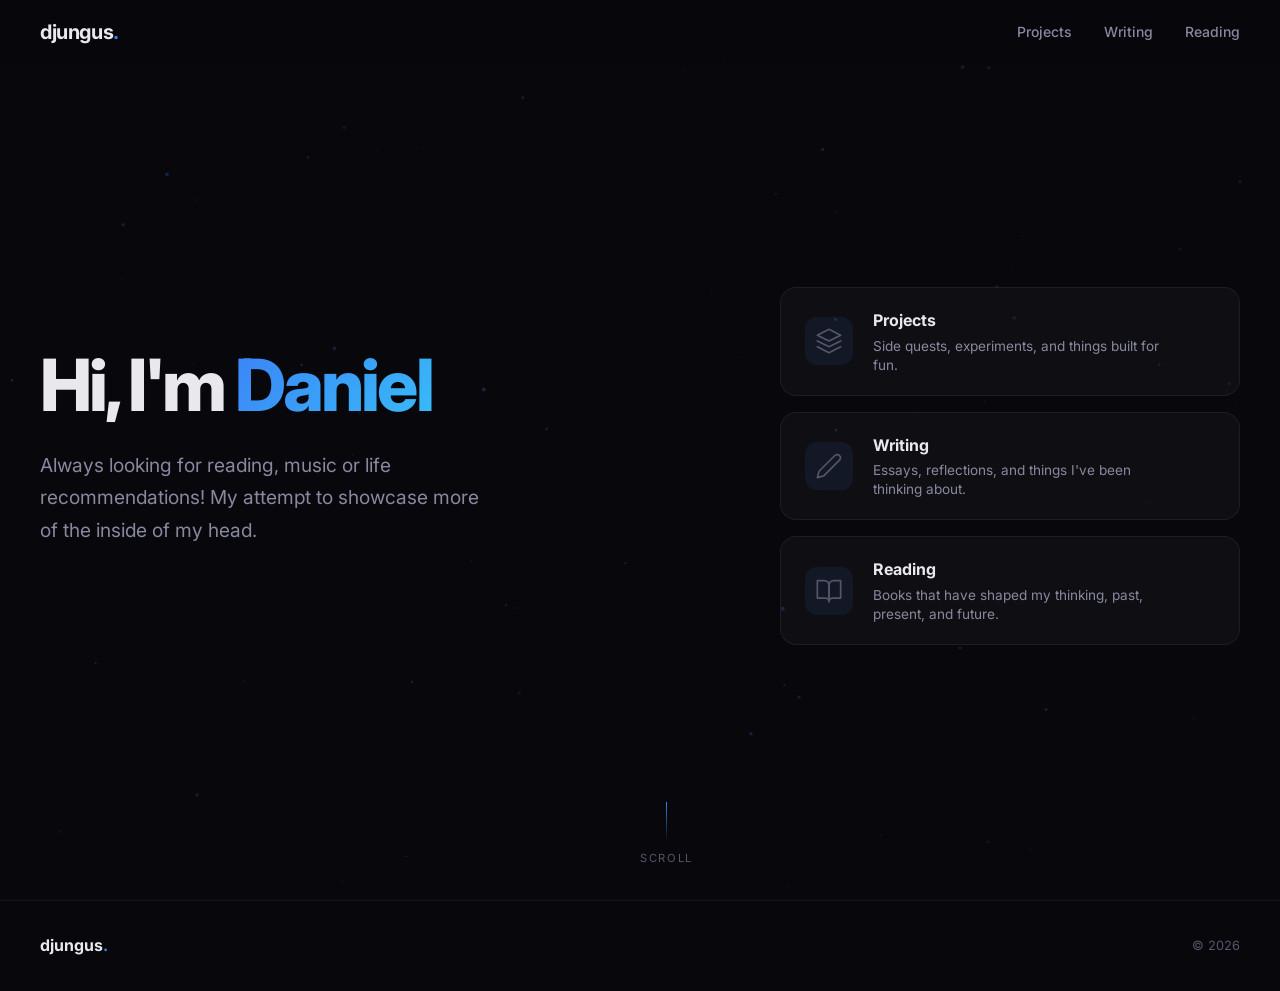
==== commit 1e55ded1: "Update index.html" ====
--- a/index.html
+++ b/index.html
@@ -43,7 +43,7 @@
           <span class="title-line">Hi, I'm <span class="gradient-text">Daniel</span></span>
         </h1>
         <p class="hero-subtitle">
-          Always looking for reading, music or life recommendations! This is my attempt to showcase more of the inside of my head.
+          Always looking for reading, music or life recommendations! My attempt to showcase more of the inside of my head.
         </p>
       </div>
 
--- a/style.css
+++ b/style.css
@@ -97,13 +97,14 @@
 /* Side-by-side layout: text left, cards right */
 .hero-layout {
   display: flex;
-  align-items: flex-start;
+  flex-direction: row;
+  align-items: center;
   justify-content: space-between;
   gap: 4rem;
   max-width: 1200px;
   width: 100%;
 }
-.hero-content { max-width: 520px; flex-shrink: 0; }
+.hero-content { flex: 0 1 520px; max-width: 520px; }
 
 .hero-title {
   font-size: clamp(2.5rem, 6vw, 4.5rem); font-weight: 800;
